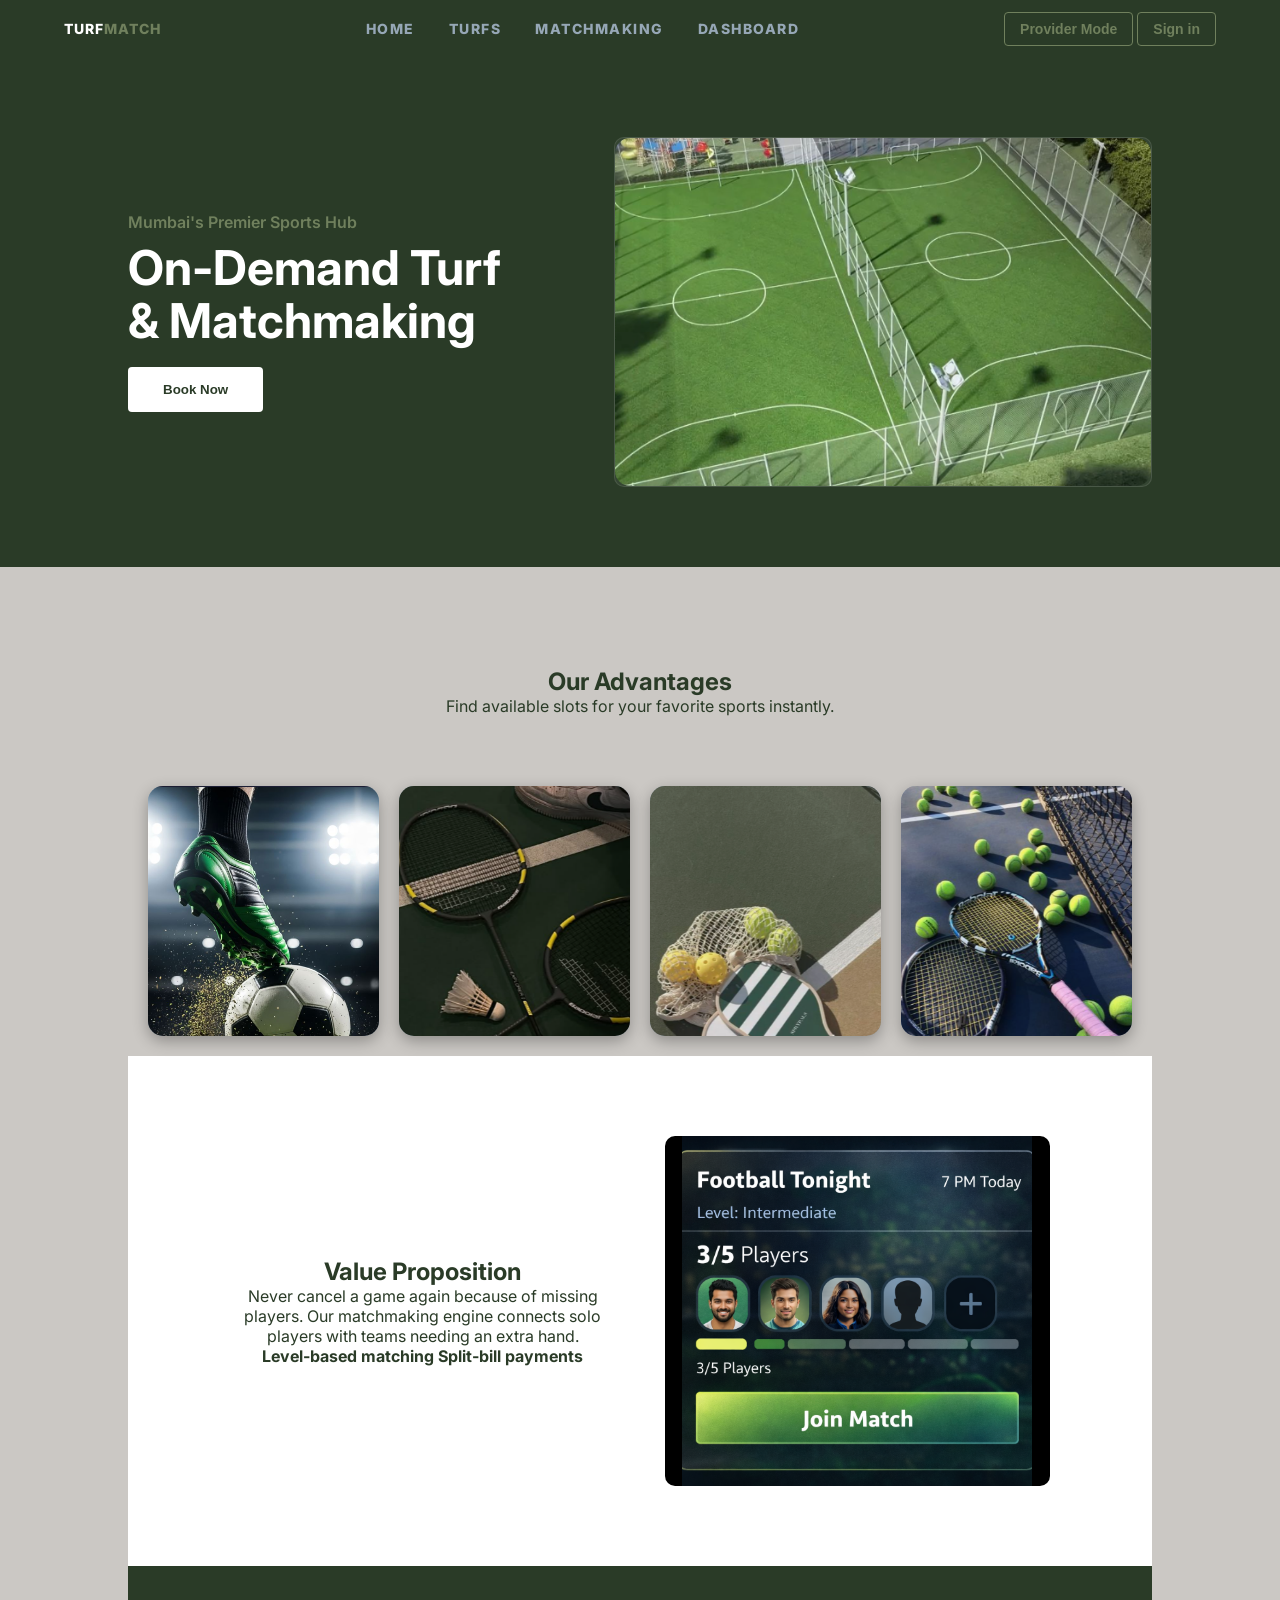
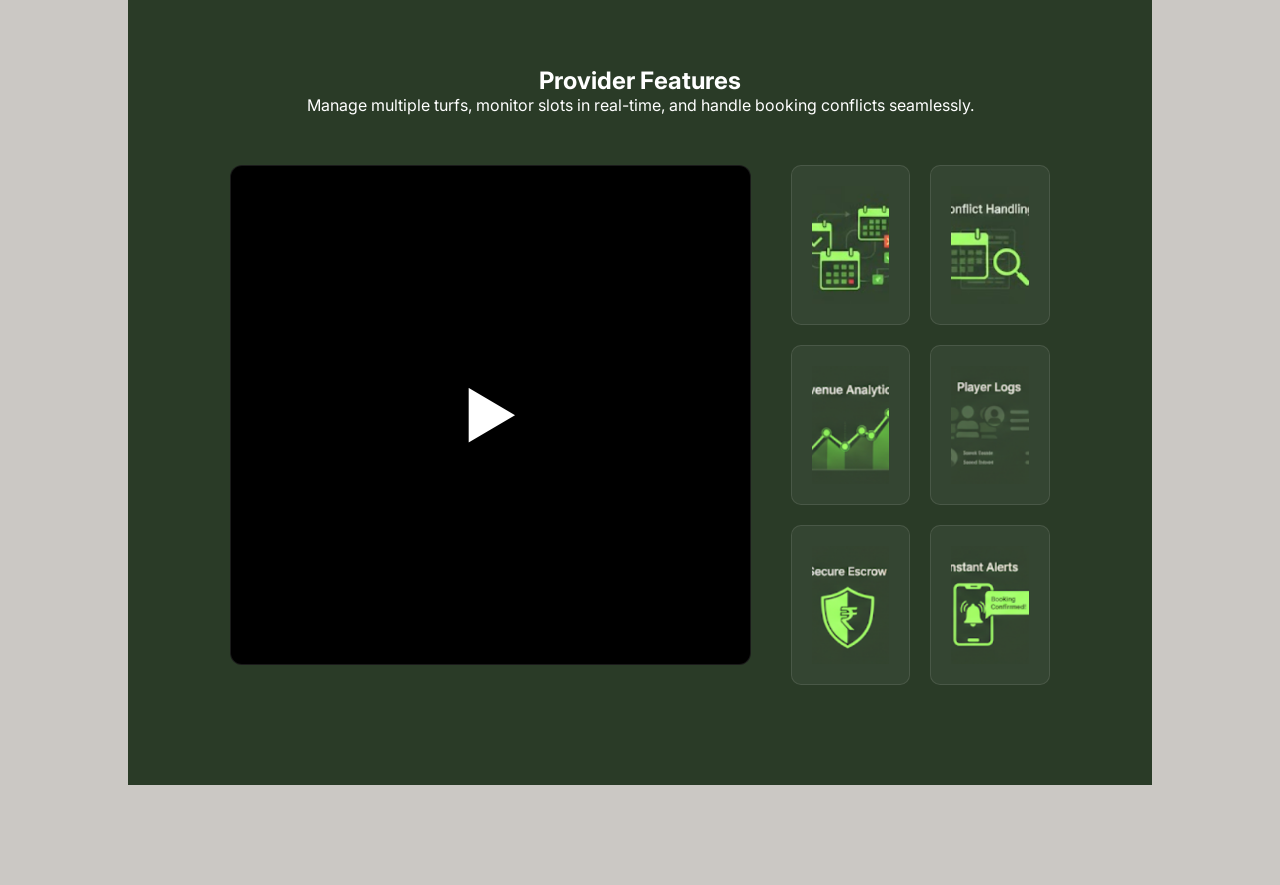
==== index.html @ 3bdb7c74 "done" ====
<!DOCTYPE html>
<html lang="en">

<head>
    <meta charset="UTF-8">
    <meta name="viewport" content="width=device-width, initial-scale=1.0">
    <title>TurfMatch | Sports Booking & Matchmaking</title>
    <link rel="stylesheet" href="style.css">
    <link href="https://fonts.googleapis.com/css2?family=Inter:wght@400;600;800&display=swap" rel="stylesheet">
</head>

<body>

    <header>
        <nav class="navbar">
            <div class="logo">TURF<span>MATCH</span></div>
            <div class="nav-links">
                <a href="#home" class="nav-item">Home</a>
                <a href="#turfs" class="nav-item">Turfs</a>
                <a href="#matchmaking" class="nav-item">Matchmaking</a>
                <a href="#dashboard" class="nav-item">Dashboard</a>
            </div>
            <div>
                <button class="role-btn" id="scroll">Provider Mode</button>
                <button class="role-btn signin-btn">Sign in</button>
            </div>
        </nav>
    </header>

    <main>
        <section class="hero" id="home">
            <div class="hero-content">
                <div class="hero-text">
                    <p class="tagline">Mumbai's Premier Sports Hub</p>
                    <h1>On-Demand Turf <br> & Matchmaking</h1>
                    <button class="cta-btn">Book Now</button>
                </div>
                <div class="hero-image-slot">
                    <div class="image-box"><img src="assests/turf.png" alt=""></div>
                </div>
        </section>

        <section class="advantages" id="turfs">
            <h2>Our Advantages</h2>
            <p class="sub-heading">Find available slots for your favorite sports instantly.</p>

            <div class="grid-container">
                <a href="football.html" class="card">
                    <img src="assests/football2.png" alt="Football">
                </a>

                <a href="badminton.html" class="card">
                    <img src="assests/batminton1.png" alt="Badminton">
                </a>

                <a href="pickleball.html" class="card">
                    <img src="assests/image.png" alt="Pickleball">
                </a>

                <a href="tennis.html" class="card">
                    <img src="assests/tennis1.png" alt="Tennis">
                </a>
            </div>



            <section class="value-prop" id="matchmaking">
                <div class="value-text">
                    <h2>Value Proposition</h2>
                    <p>
                        Never cancel a game again because of missing players.
                        Our matchmaking engine connects solo players with teams needing an extra hand.
                    </p>

                    <div class="item-row">
                        <span><strong>Level-based matching</strong></span>
                        <span><strong>Split-bill payments</strong></span>
                    </div>
                </div>

                <div class="value-image">
                    <img src="assests/ui.png" alt="Matchmaking UI" class="match-img">
                </div>
            </section>

            <section class="features" id="dashboard">
                <div class="features-header">
                    <h2>Provider Features</h2>
                    <p>Manage multiple turfs, monitor slots in real-time, and handle booking conflicts
                        seamlessly.</p>
                </div>
                <div class="features-layout">
                    <div class="video-placeholder">
                        <video id="promoVideo" muted playsinline loop>
                            <source src="your-video.mp4" type="video/mp4">
                            Your browser does not support the video tag.
                        </video>

                        <div class="play-btn" onclick="playVideo()">▶</div>
                    </div>

                    <div class="feature-grid">
                        <div class="f-box"><img src="assests/slot monitoring.png" alt=""></div>
                        <div class="f-box"><img src="assests/conflict handling.png" alt=""></div>
                        <div class="f-box"><img src="assests/revenue analytics.png" alt=""></div>
                        <div class="f-box"><img src="assests/player logs.png" alt=""></div>
                        <div class="f-box"><img src="assests/secure escrow.png" alt=""></div>
                        <div class="f-box"><img src="assests/instant aleret.png" alt=""></div>
                    </div>
                </div>
            </section>
    </main>

    <!-- Overlay -->
    <div class="overlay"></div>

    <!-- Sign Up Modal -->
    <div class="signin-modal">
        <h2>Create Account</h2>

        <input type="text" placeholder="Full Name">
        <input type="email" placeholder="Email Address">
        <input type="password" placeholder="Password">
        <input type="password" placeholder="Confirm Password">

        <button class="signin-submit">Sign Up</button>
    </div>

    <script src="script.js"></script>
</body>

</html>
---- style.css ----
/* --- Root Variables --- */
:root {
    --dark-green: #2A3B27;
    --moss-green: #70805D;
    --slate-blue: #55738D;
    --light-blue: #96A7B6;
    --warm-grey: #CBC8C4;
    --white: #ffffff;
}
html {
    scroll-behavior: smooth;
}

* { margin: 0; padding: 0; box-sizing: border-box; }

body {
    font-family: 'Inter', sans-serif;
    background-color: var(--warm-grey);
    color: var(--dark-green);
    overflow-x: hidden;
}

/* --- Header & Glow Nav --- */
header {
    position: sticky;
    top: 0;
    width: 100%;
    z-index: 1000;
    background: var(--dark-green);
    display: flex;
    justify-content: center;
    padding: 0 5%;
}

.navbar {
    display: flex;
    justify-content: space-between;
    align-items: center;
    width: 100%;
    max-width: 1200px;
}

.logo { color: white; font-weight: 800; font-size: 14px; letter-spacing: 1px; }
.logo span { color: var(--moss-green); }

.nav-links { display: flex; gap: 10px; }

.nav-item {
    position: relative;
    text-decoration: none;
    color: var(--light-blue);
    font-size: 14px;
    font-weight: 800;
    padding: 20px 12px;
    text-transform: uppercase;
    letter-spacing: 1.5px;
    transition: 0.3s;
}

.nav-item::after {
    content: "";
    position: absolute;
    top: 0; left: 50%;
    transform: translateX(-50%);
    width: 0; height: 3px;
    background: white;
    box-shadow: 0 0 10px white;
    transition: 0.3s;
}

.nav-item:hover { color: white; }
.nav-item:hover::after { width: 100%; }

.role-btn {
    background: transparent;
    border: 1px solid var(--moss-green);
    color: var(--moss-green);
    font-size: 14px;
    font-weight: 800;
    padding: 8px 15px;
    cursor: pointer;
    border-radius: 4px;
    transition: 0.3s;
}

.role-btn:hover { background: var(--moss-green); color: white; }

/* --- Hero Section --- */
.hero {
    background-color: var(--dark-green);
    color: white;
    padding: 80px 10%;
    min-height: 500px;
}

.hero-content { display: flex; align-items: center; gap: 40px; }
.hero-text { flex: 1; }
.hero-text h1 { font-size: 3rem; margin-bottom: 20px; line-height: 1.1; }
.tagline { color: var(--moss-green); font-weight: 600; margin-bottom: 10px; }

.cta-btn {
    background: white;
    border: none;
    padding: 15px 35px;
    font-weight: 800;
    color: var(--dark-green);
    border-radius: 4px;
    cursor: pointer;
}
.hero-image-slot {
    width: 100%;
    height: 400px; /* adjust as needed */
    display: flex;
    justify-content: center;
    align-items: center;
}

.image-box {
    width: 100%;
    height: 100%;
    overflow: hidden;
    border-radius: 15px; /* optional */
}

.image-box img {
    width: 100%;
    height: 100%;
    object-fit: cover;   /* 🔥 important */
}


.hero-image-slot {
    flex: 1.2;
    background: rgba(255,255,255,0.05);
    height: 350px;
    border-radius: 10px;
    border: 1px solid rgba(255,255,255,0.1);
    display: flex; align-items: center; justify-content: center;
}

/* --- Advantages Grid --- */
.advantages { padding: 100px 10%; text-align: center; }
.grid-container {
    display: grid;
    grid-template-columns: repeat(auto-fit, minmax(200px, 1fr));
    gap: 20px;
    margin-top: 50px;
}

.card {
    background: var(--light-blue);
    height: 300px;
    border-radius: 8px;
    display: flex; align-items: center; justify-content: center;
    font-weight: 800; color: var(--dark-green);
    transition: 0.3s;
}
.card:hover { transform: translateY(-10px); background: var(--moss-green); color: white; }

/* --- Value Prop --- */
.value-prop {
    display: flex; gap: 50px; padding: 100px 10%;
    background: #fff; align-items: center;
}
.value-text { flex: 1; }
.value-image { flex: 1; background: var(--light-blue); height: 400px; border-radius: 10px; display: flex; align-items: center; justify-content: center; }

/* --- Features Dashboard --- */
.features { background: var(--dark-green); color: white; padding: 100px 10%; }
.features-layout { display: flex; gap: 30px; margin-top: 50px; }
.video-placeholder { flex: 1.5; background: rgba(255,255,255,0.05); height: 400px; border-radius: 10px; display: flex; align-items: center; justify-content: center; }
.feature-grid { flex: 1; display: grid; grid-template-columns: 1fr 1fr; gap: 15px; }
.f-box { background: rgba(255,255,255,0.05); padding: 20px; border-radius: 4px; font-size: 11px; text-align: center; border: 1px solid rgba(255,255,255,0.1); }

.grid-container {
    display: grid;
    grid-template-columns: repeat(4, 1fr);
    gap: 20px;
    padding: 20px;
}
.card {
    height: 250px;            /* Important */
    border-radius: 15px;
    overflow: hidden;         /* Prevent image overflow */
    box-shadow: 0 5px 15px rgba(0,0,0,0.3);
}
.card img {
    width: 100%;
    height: 100%;
    object-fit: cover;   /* 🔥 Key Property */
    display: block;
     background-color: #000;
}
.card {
    transition: 0.3s ease;
}

.card:hover {
    transform: scale(1.05);
}
.value-prop {
    display: flex;
    align-items: center;
    justify-content: space-between;
    gap: 50px;
    padding: 80px 10%;
     /* dark background for contrast */
    
}

.grid-container a {
    text-decoration: none; /* Removes underlines */
    display: block;        /* Ensures the link fills the whole card area */
}

.card img {
    width: 100%;           /* Ensures the images fit perfectly inside the cards */
    height: auto;
    display: block;
    border-radius: 8px;    /* Optional: matches your card corners */
}
.value-image {
    width: 100%;
    height: 350px;   /* Set fixed height for the box */
    overflow: hidden;
}

.match-img {
    width: 100%;
    height: 100%;
    object-fit: cover;   /* Makes image fill without distortion */
    display: block;
    object-fit: contain;
background-color: #000; /* optional if you want clean background */

}


/* Overlay */
.overlay {
    position: fixed;
    inset: 0;
    backdrop-filter: blur(8px);
    background: rgba(0, 0, 0, 0.3);
    opacity: 0;
    visibility: hidden;
    transition: 0.3s ease;
    z-index: 99;
}

/* Sign Up Modal */
.signin-modal {
    position: fixed;
    top: 50%;
    left: 50%;
    transform: translate(-50%, -50%) scale(0.8);
    background: #fff;
    padding: 30px;
    width: 340px;
    border-radius: 14px;
    box-shadow: 0 20px 40px rgba(0,0,0,0.25);
    text-align: center;
    opacity: 0;
    visibility: hidden;
    transition: 0.3s ease;
    z-index: 100;
}

.signin-modal h2 {
    margin-bottom: 20px;
}

.signin-modal input {
    width: 100%;
    padding: 12px;
    margin-bottom: 15px;
    border-radius: 8px;
    border: 1px solid #ddd;
    font-size: 14px;
}

.signin-submit {
    width: 100%;
    padding: 12px;
    background: black;
    color: white;
    border: none;
    border-radius: 8px;
    cursor: pointer;
    font-weight: 600;
    transition: 0.2s;
}

.signin-submit:hover {
    background: #333;
}

/* Active State */
.overlay.active {
    opacity: 1;
    visibility: visible;
}

.signin-modal.active {
    opacity: 1;
    visibility: visible;
    transform: translate(-50%, -50%) scale(1);
}
/* --- RESPONSIVE MEDIA QUERIES --- */

/* 1. For Tablets (Laptops & iPads) */
@media (max-width: 992px) {
    .hero-content {
        flex-direction: column; /* Stacks text on top of image */
        text-align: center;
    }

    .hero-image-slot {
        width: 100%;
        height: 300px; /* Reduces height so photo isn't too long */
    }

    .value-prop {
        flex-direction: column;
        text-align: center;
    }

    .features-layout {
        flex-direction: column;
    }
}

/* 2. For Mobile Phones */
@media (max-width: 600px) {
    .navbar {
        flex-direction: column;
        padding: 15px 0;
        gap: 10px;
    }

    .hero-text h1 {
        font-size: 2rem; /* Shrinks text so it doesn't overflow */
    }

    .grid-container {
        grid-template-columns: 1fr; /* Single column: photo takes full width */
        gap: 15px;
    }

    /* Essential to keep photos from cropping weirdly on small screens */
    .card img, .hero-image-slot img {
        height: 250px; 
        object-fit: cover; 
    }

    .feature-grid {
        grid-template-columns: 1fr;
    }
}

/* ===== Features Section ===== */
.features {
    background: var(--dark-green);
    color: white;
    padding: 100px 10%;
}

/* Layout */
.features-layout {
    display: flex;
    gap: 40px;
    margin-top: 50px;
    align-items: stretch;
}

/* ===== BIG Video Section ===== */
.video-placeholder {
    flex: 2;              /* 🔥 makes it bigger */
    height: 500px;        /* bigger height */
    background: rgba(255,255,255,0.05);
    border-radius: 12px;
    display: flex;
    align-items: center;
    justify-content: center;
    border: 1px solid rgba(255,255,255,0.1);
}

.play-icon {
    font-size: 60px;
    opacity: 0.8;
}

/* ===== Feature Grid ===== */
.feature-grid {
    flex: 1;              /* smaller than video */
    display: grid;
    grid-template-columns: repeat(2, 1fr);
    gap: 20px;
}

/* ===== Feature Boxes Same Size ===== */
.f-box {
    background: rgba(255,255,255,0.05);
    height: 160px;           /* same height */
    border-radius: 10px;
    display: flex;
    align-items: center;
    justify-content: center;
    overflow: hidden;
    border: 1px solid rgba(255,255,255,0.1);
    transition: 0.3s ease;
}

.f-box:hover {
    transform: translateY(-5px);
    background: rgba(255,255,255,0.1);
}

/* ===== Images Fit Properly ===== */
.f-box img {
    width: 100%;
    height: 100%;
    object-fit: cover;   /* 🔥 important */
    display: block;
}
.video-placeholder {
    flex: 2;
    position: relative;
    width: 100%;
    aspect-ratio: 16 / 9;   /* 🔥 keeps video responsive */
    border-radius: 12px;
    overflow: hidden;       /* 🔥 stops overflow */
    background: rgba(255,255,255,0.05);
}
.video-placeholder video {
    width: 100%;
    height: 100%;
    object-fit: cover;  /* or use contain */
}
.video-placeholder {
    position: relative;
    width: 100%;
    aspect-ratio: 16 / 9;
    border-radius: 12px;
    overflow: hidden;
    background: black;
}

/* 🔥 Make video fully cover */
.video-placeholder video {
    width: 100%;
    height: 100%;
    object-fit: cover;
}

/* Play button overlay */
.play-btn {
    position: absolute;
    top: 50%;
    left: 50%;
    transform: translate(-50%, -50%);
    font-size: 60px;
    color: white;
    cursor: pointer;
    background: rgba(0,0,0,0.5);
    padding: 20px;
    border-radius: 50%;
    transition: 0.3s ease;
}

.play-btn:hover {
    background: rgba(0,0,0,0.8);
}
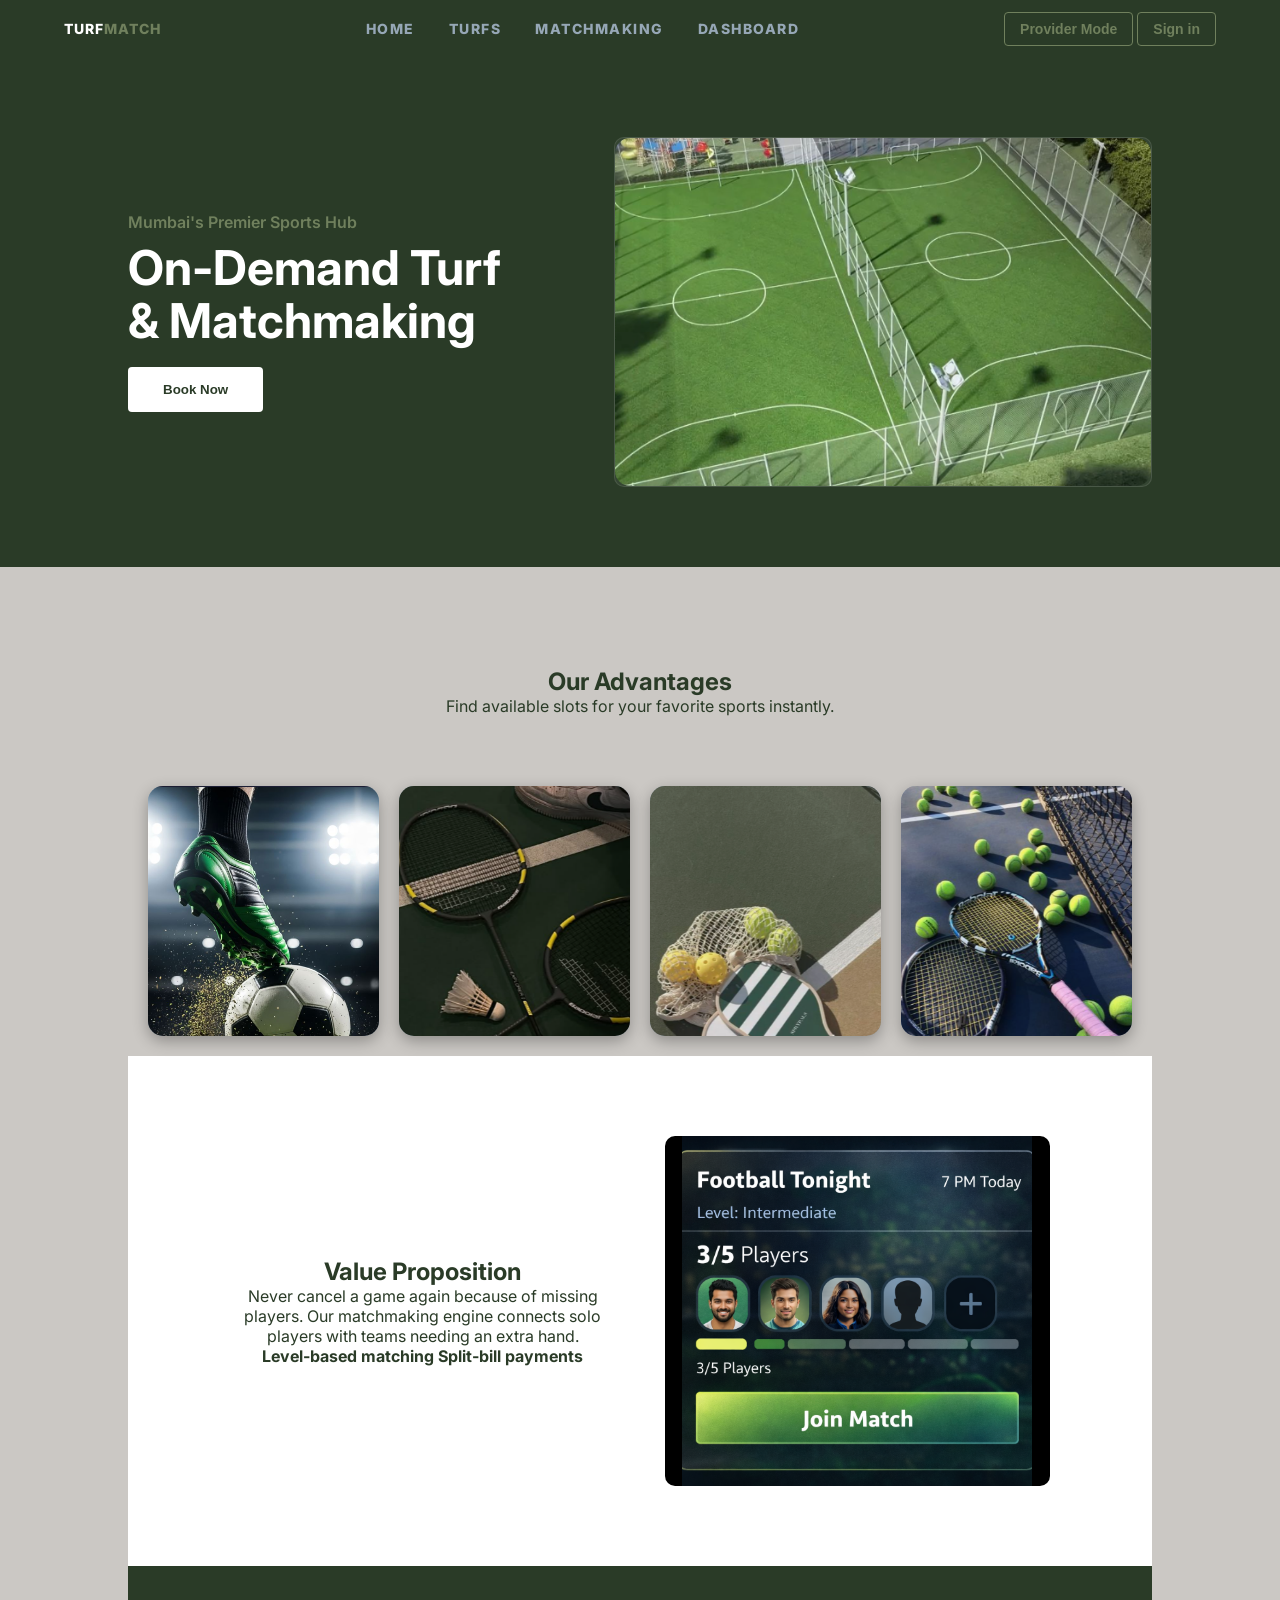
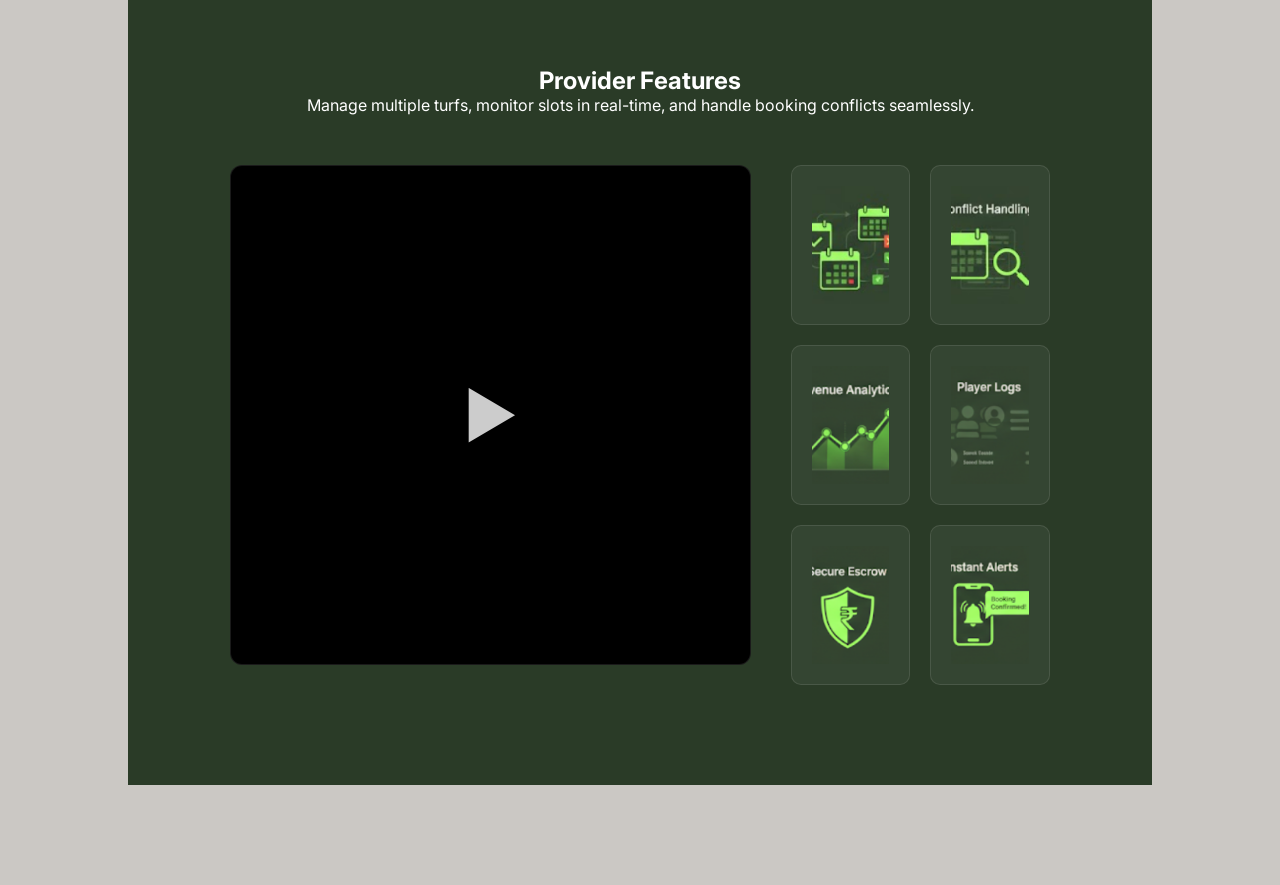
==== commit 26c4d0a1: "done2" ====
--- a/index.html
+++ b/index.html
@@ -61,54 +61,49 @@
                     <img src="assests/tennis1.png" alt="Tennis">
                 </a>
             </div>
+       
 
 
+        <section class="value-prop" id="matchmaking">
+            <div class="value-text">
+                <h2>Value Proposition</h2>
+                <p>
+                    Never cancel a game again because of missing players.
+                    Our matchmaking engine connects solo players with teams needing an extra hand.
+                </p>
 
-            <section class="value-prop" id="matchmaking">
-                <div class="value-text">
-                    <h2>Value Proposition</h2>
-                    <p>
-                        Never cancel a game again because of missing players.
-                        Our matchmaking engine connects solo players with teams needing an extra hand.
-                    </p>
+                <div class="item-row">
+                    <span><strong>Level-based matching</strong></span>
+                    <span><strong>Split-bill payments</strong></span>
+                </div>
+            </div>
 
-                    <div class="item-row">
-                        <span><strong>Level-based matching</strong></span>
-                        <span><strong>Split-bill payments</strong></span>
-                    </div>
+           <div class="value-image" style="cursor: pointer;" onclick="openMatchmaking()">
+    <img src="assests/ui.png" alt="Matchmaking UI" class="match-img">
+</div>
+
+        </section>
+
+        <section class="features" id="dashboard">
+            <div class="features-header">
+                <h2>Provider Features</h2>
+                <p>Manage multiple turfs, monitor slots in real-time, and handle booking conflicts
+                    seamlessly.</p>
+            </div>
+            <div class="features-layout">
+                <div class="video-placeholder">
+                    <div class="play-icon">▶</div>
                 </div>
-
-                <div class="value-image">
-                    <img src="assests/ui.png" alt="Matchmaking UI" class="match-img">
+                <div class="feature-grid">
+                    <div class="f-box"><img src="assests/slot monitoring.png" alt=""></div>
+                    <div class="f-box"><img src="assests/conflict handling.png" alt=""></div>
+                    <div class="f-box"><img src="assests/revenue analytics.png" alt=""></div>
+                    <div class="f-box"><img src="assests/player logs.png" alt=""></div>
+                    <div class="f-box"><img src="assests/secure escrow.png" alt=""></div>
+                    <div class="f-box"><img src="assests/instant aleret.png" alt=""></div>
                 </div>
-            </section>
-
-            <section class="features" id="dashboard">
-                <div class="features-header">
-                    <h2>Provider Features</h2>
-                    <p>Manage multiple turfs, monitor slots in real-time, and handle booking conflicts
-                        seamlessly.</p>
-                </div>
-                <div class="features-layout">
-                    <div class="video-placeholder">
-                        <video id="promoVideo" muted playsinline loop>
-                            <source src="your-video.mp4" type="video/mp4">
-                            Your browser does not support the video tag.
-                        </video>
-
-                        <div class="play-btn" onclick="playVideo()">▶</div>
-                    </div>
-
-                    <div class="feature-grid">
-                        <div class="f-box"><img src="assests/slot monitoring.png" alt=""></div>
-                        <div class="f-box"><img src="assests/conflict handling.png" alt=""></div>
-                        <div class="f-box"><img src="assests/revenue analytics.png" alt=""></div>
-                        <div class="f-box"><img src="assests/player logs.png" alt=""></div>
-                        <div class="f-box"><img src="assests/secure escrow.png" alt=""></div>
-                        <div class="f-box"><img src="assests/instant aleret.png" alt=""></div>
-                    </div>
-                </div>
-            </section>
+            </div>
+        </section>
     </main>
 
     <!-- Overlay -->
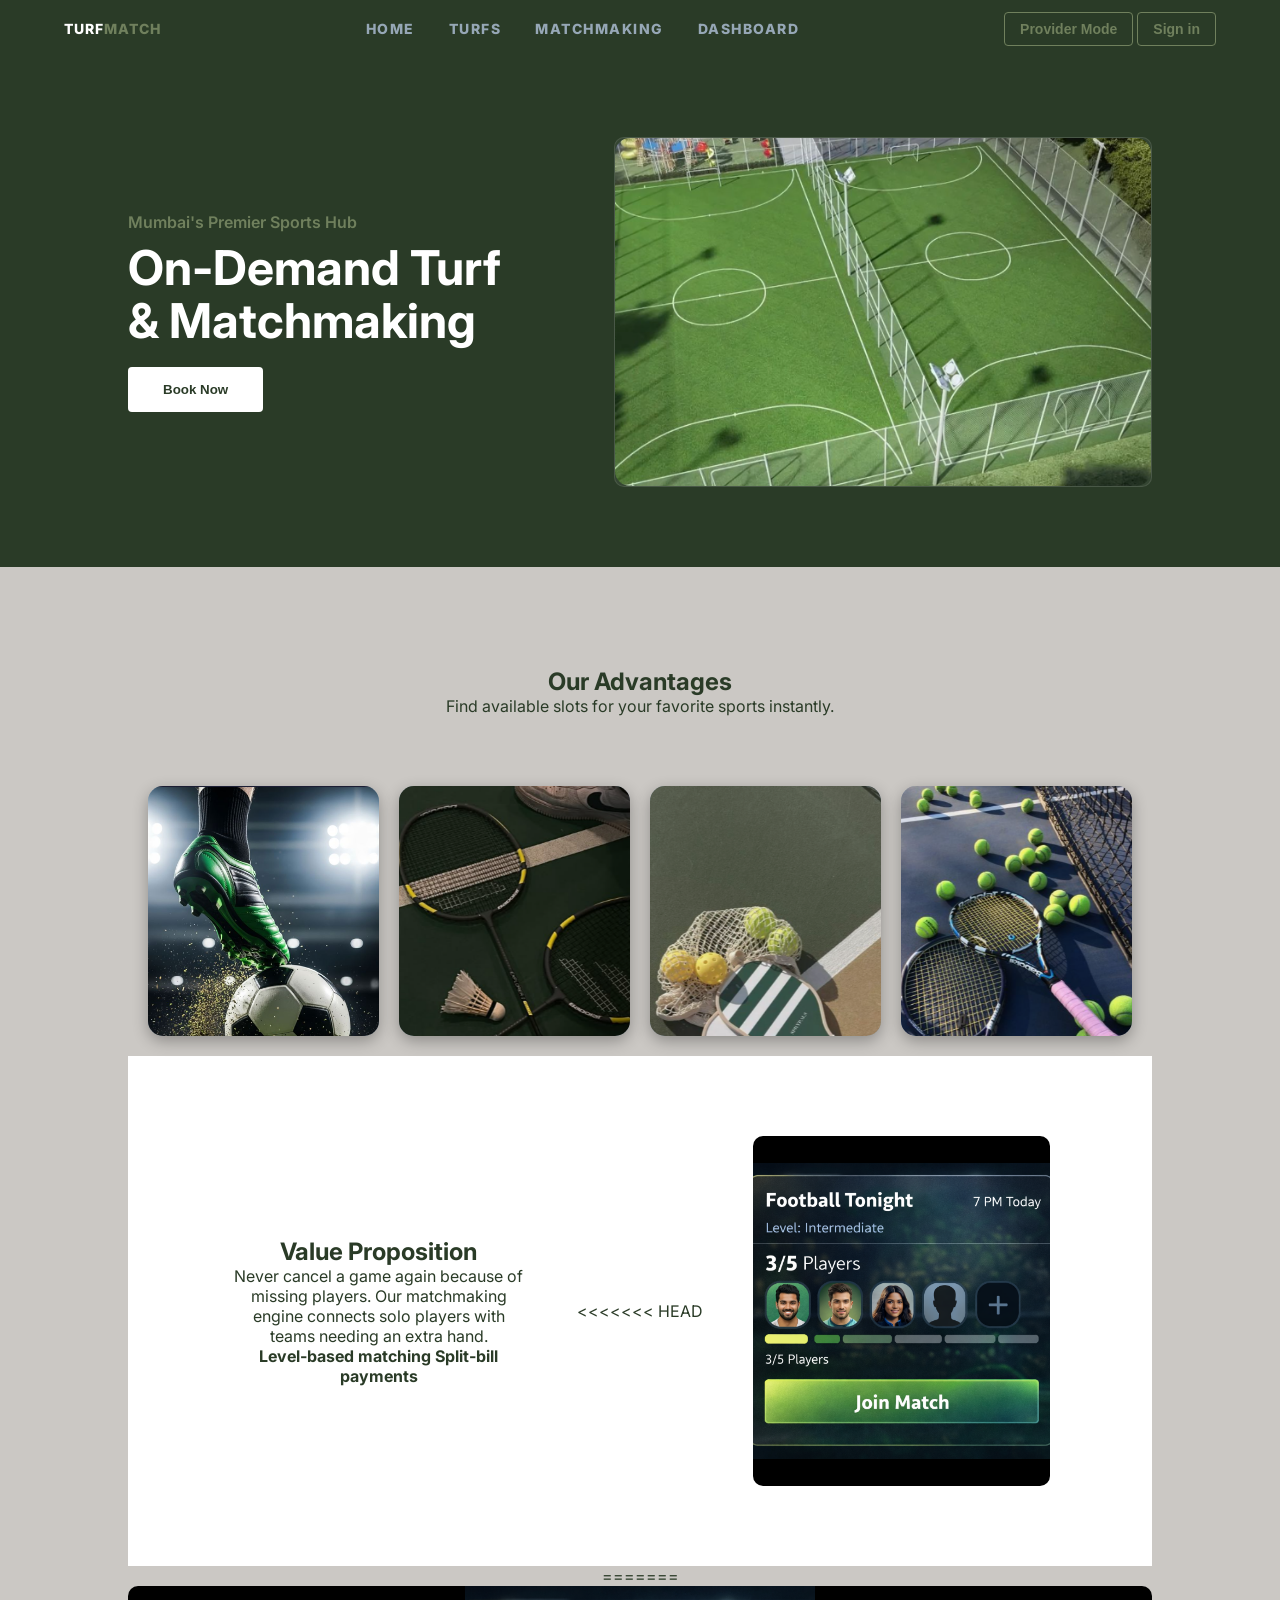
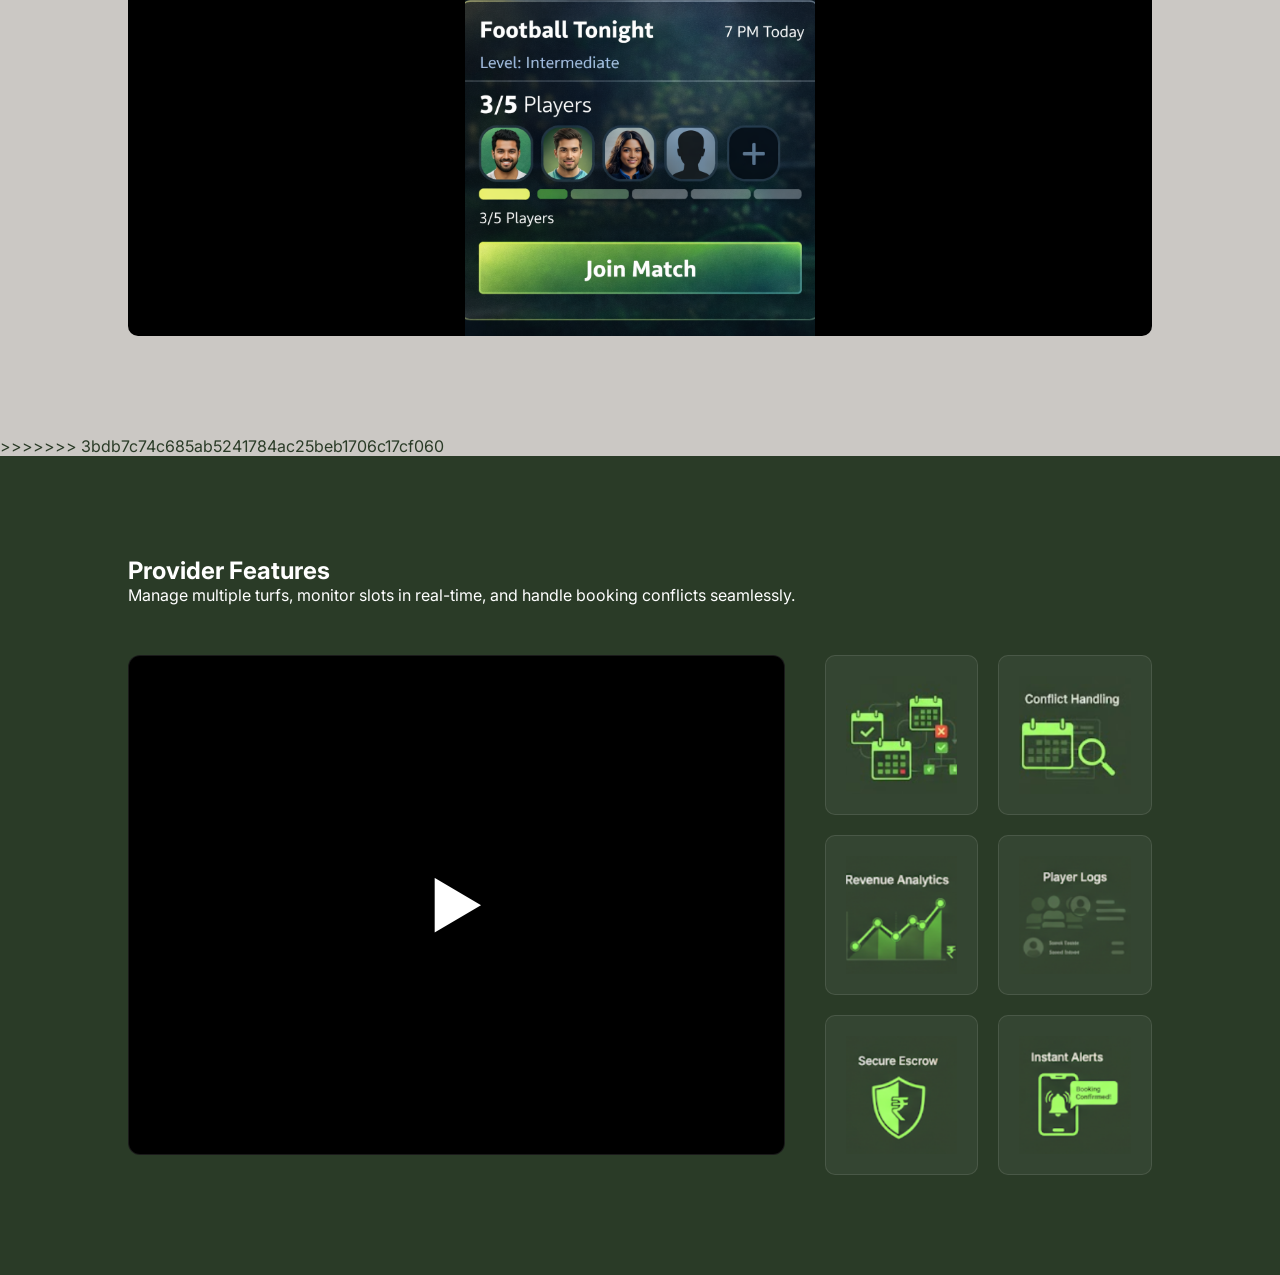
==== commit d3dbbe43: "Merge branch 'main' of https://github.com/ashutosh607/SPIT" ====
--- a/index.html
+++ b/index.html
@@ -61,49 +61,62 @@
                     <img src="assests/tennis1.png" alt="Tennis">
                 </a>
             </div>
-       
 
 
-        <section class="value-prop" id="matchmaking">
-            <div class="value-text">
-                <h2>Value Proposition</h2>
-                <p>
-                    Never cancel a game again because of missing players.
-                    Our matchmaking engine connects solo players with teams needing an extra hand.
-                </p>
 
-                <div class="item-row">
-                    <span><strong>Level-based matching</strong></span>
-                    <span><strong>Split-bill payments</strong></span>
+            <section class="value-prop" id="matchmaking">
+                <div class="value-text">
+                    <h2>Value Proposition</h2>
+                    <p>
+                        Never cancel a game again because of missing players.
+                        Our matchmaking engine connects solo players with teams needing an extra hand.
+                    </p>
+
+                    <div class="item-row">
+                        <span><strong>Level-based matching</strong></span>
+                        <span><strong>Split-bill payments</strong></span>
+                    </div>
                 </div>
-            </div>
 
+<<<<<<< HEAD
            <div class="value-image" style="cursor: pointer;" onclick="openMatchmaking()">
     <img src="assests/ui.png" alt="Matchmaking UI" class="match-img">
 </div>
 
         </section>
+=======
+                <div class="value-image">
+                    <img src="assests/ui.png" alt="Matchmaking UI" class="match-img">
+                </div>
+            </section>
+>>>>>>> 3bdb7c74c685ab5241784ac25beb1706c17cf060
 
-        <section class="features" id="dashboard">
-            <div class="features-header">
-                <h2>Provider Features</h2>
-                <p>Manage multiple turfs, monitor slots in real-time, and handle booking conflicts
-                    seamlessly.</p>
-            </div>
-            <div class="features-layout">
-                <div class="video-placeholder">
-                    <div class="play-icon">▶</div>
+            <section class="features" id="dashboard">
+                <div class="features-header">
+                    <h2>Provider Features</h2>
+                    <p>Manage multiple turfs, monitor slots in real-time, and handle booking conflicts
+                        seamlessly.</p>
                 </div>
-                <div class="feature-grid">
-                    <div class="f-box"><img src="assests/slot monitoring.png" alt=""></div>
-                    <div class="f-box"><img src="assests/conflict handling.png" alt=""></div>
-                    <div class="f-box"><img src="assests/revenue analytics.png" alt=""></div>
-                    <div class="f-box"><img src="assests/player logs.png" alt=""></div>
-                    <div class="f-box"><img src="assests/secure escrow.png" alt=""></div>
-                    <div class="f-box"><img src="assests/instant aleret.png" alt=""></div>
+                <div class="features-layout">
+                    <div class="video-placeholder">
+                        <video id="promoVideo" muted playsinline loop>
+                            <source src="your-video.mp4" type="video/mp4">
+                            Your browser does not support the video tag.
+                        </video>
+
+                        <div class="play-btn" onclick="playVideo()">▶</div>
+                    </div>
+
+                    <div class="feature-grid">
+                        <div class="f-box"><img src="assests/slot monitoring.png" alt=""></div>
+                        <div class="f-box"><img src="assests/conflict handling.png" alt=""></div>
+                        <div class="f-box"><img src="assests/revenue analytics.png" alt=""></div>
+                        <div class="f-box"><img src="assests/player logs.png" alt=""></div>
+                        <div class="f-box"><img src="assests/secure escrow.png" alt=""></div>
+                        <div class="f-box"><img src="assests/instant aleret.png" alt=""></div>
+                    </div>
                 </div>
-            </div>
-        </section>
+            </section>
     </main>
 
     <!-- Overlay -->
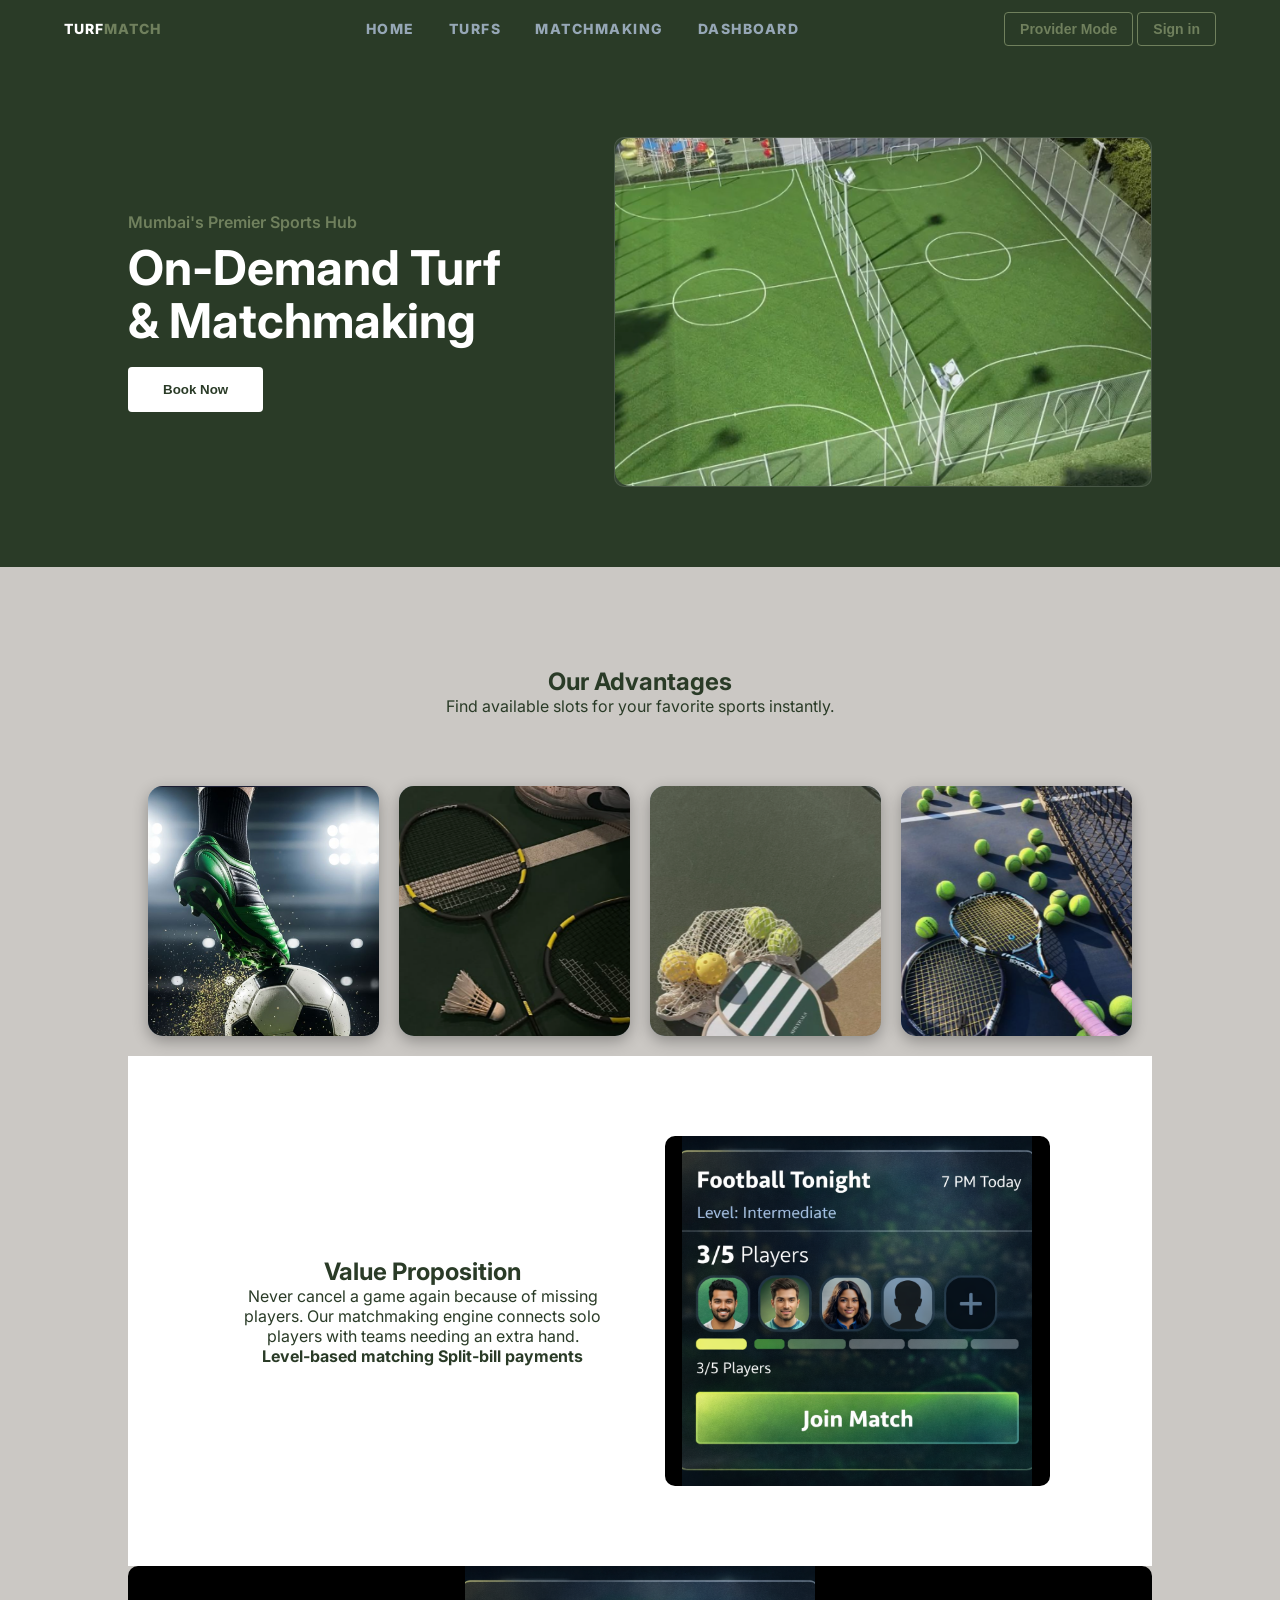
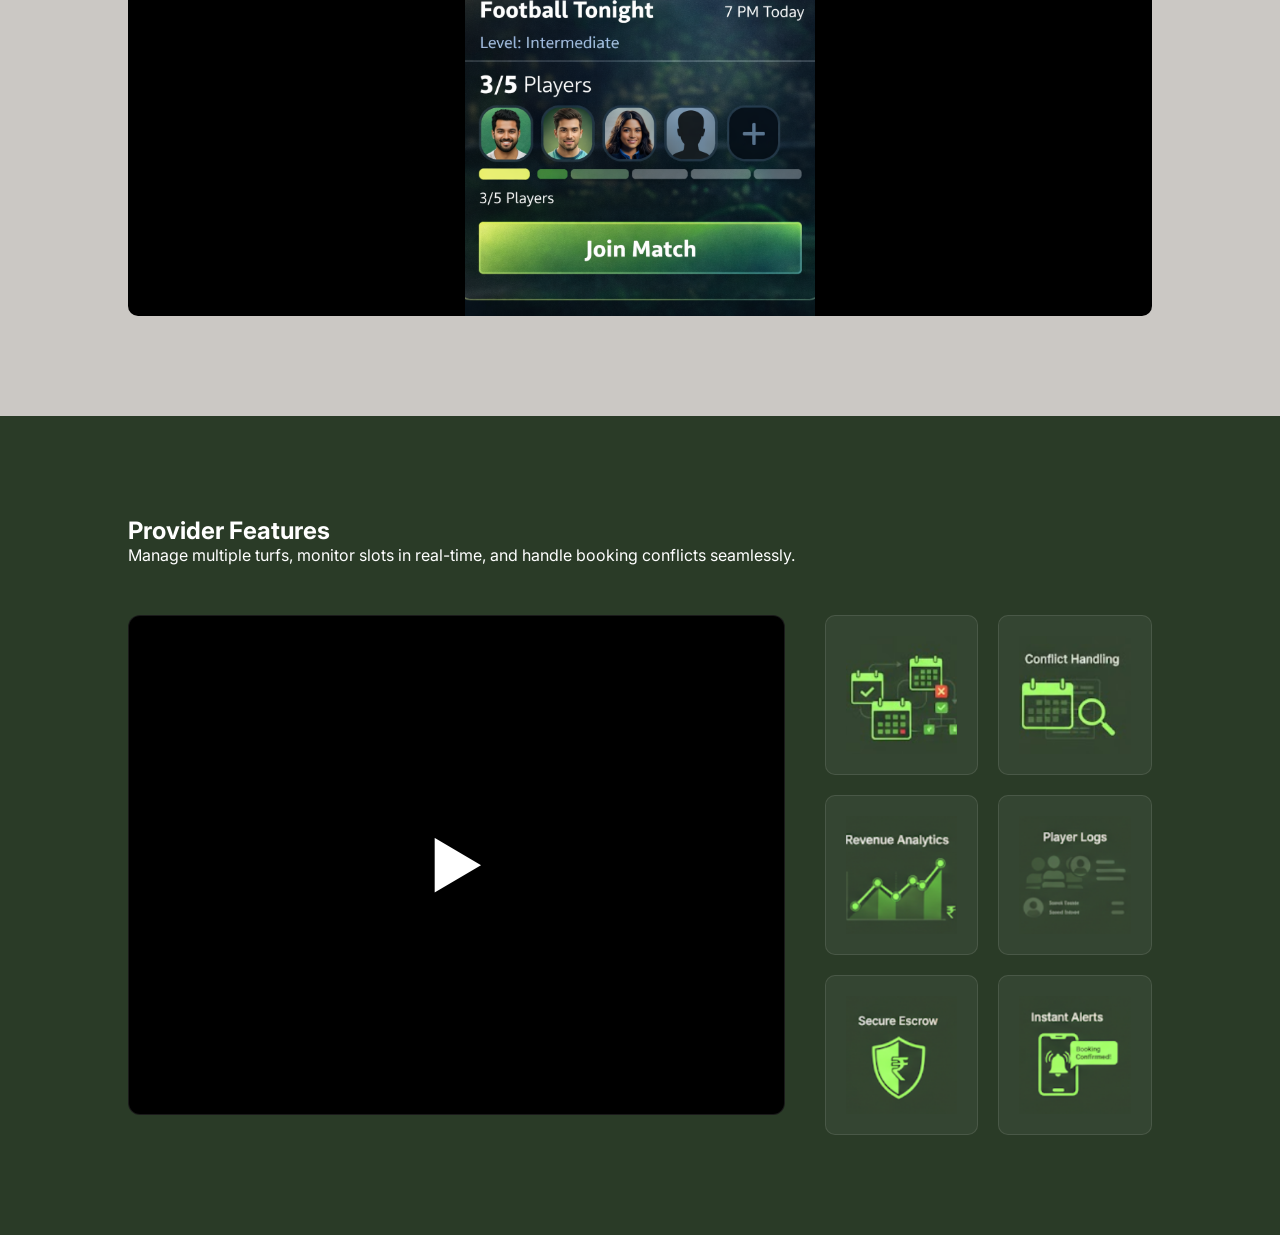
==== commit c1f6c62c: "done6" ====
--- a/index.html
+++ b/index.html
@@ -78,18 +78,15 @@
                     </div>
                 </div>
 
-<<<<<<< HEAD
            <div class="value-image" style="cursor: pointer;" onclick="openMatchmaking()">
     <img src="assests/ui.png" alt="Matchmaking UI" class="match-img">
 </div>
 
         </section>
-=======
                 <div class="value-image">
                     <img src="assests/ui.png" alt="Matchmaking UI" class="match-img">
                 </div>
             </section>
->>>>>>> 3bdb7c74c685ab5241784ac25beb1706c17cf060
 
             <section class="features" id="dashboard">
                 <div class="features-header">
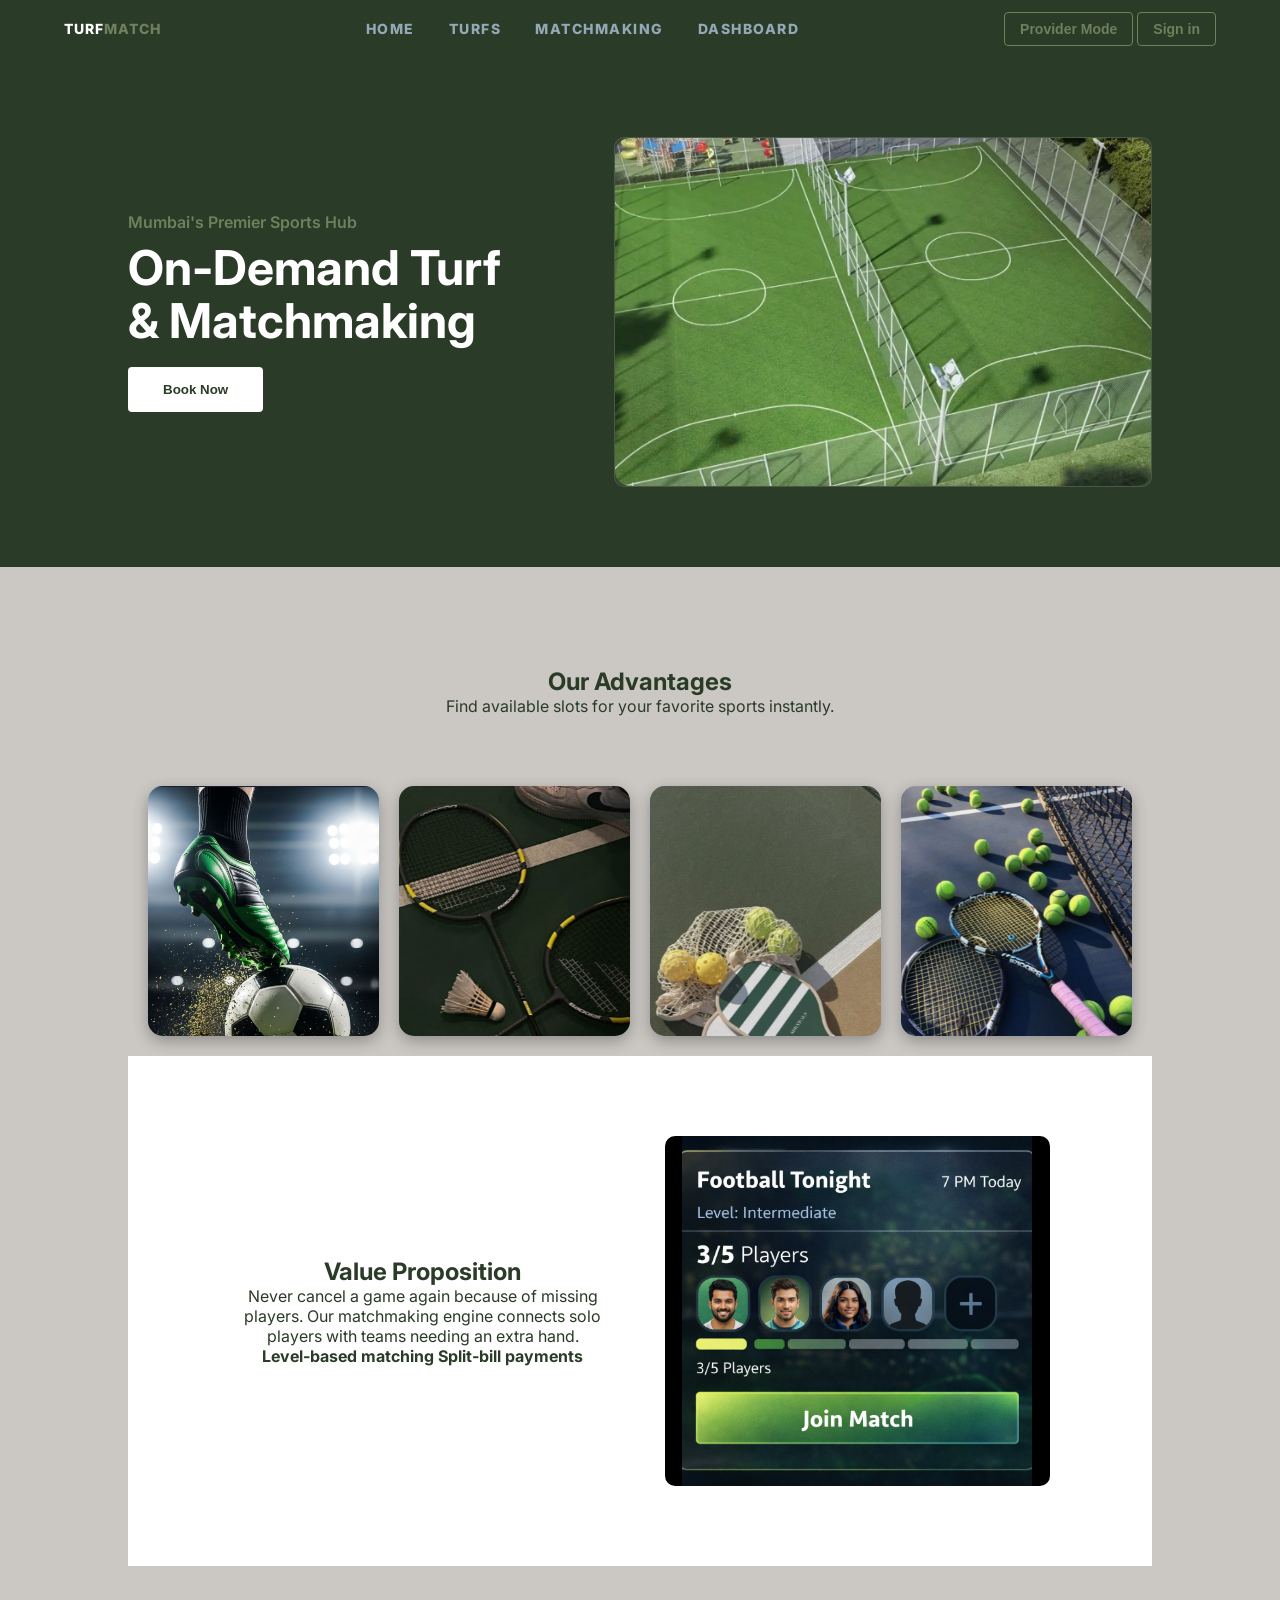
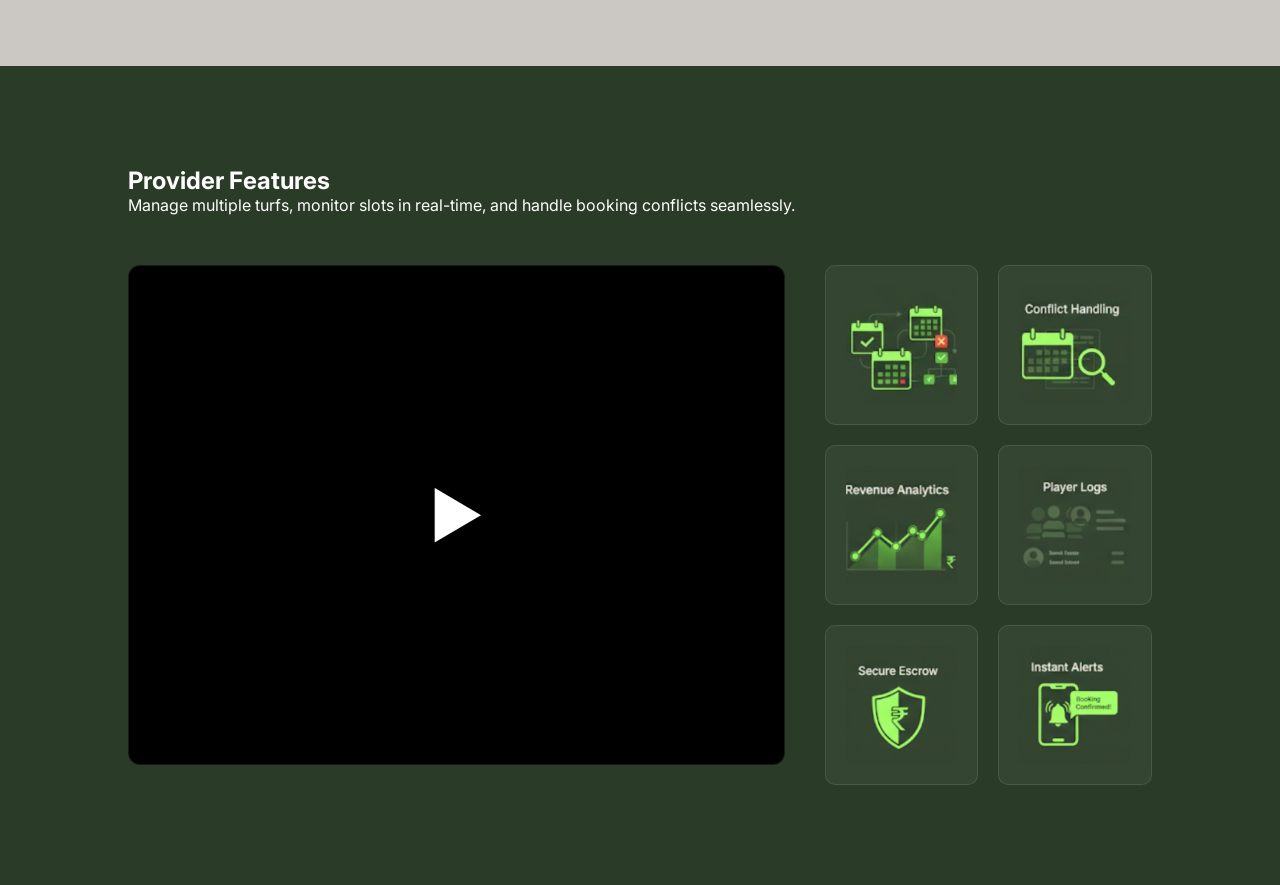
==== commit f96cbfe1: "final-done" ====
--- a/index.html
+++ b/index.html
@@ -78,42 +78,40 @@
                     </div>
                 </div>
 
-           <div class="value-image" style="cursor: pointer;" onclick="openMatchmaking()">
-    <img src="assests/ui.png" alt="Matchmaking UI" class="match-img">
-</div>
-
-        </section>
-                <div class="value-image">
+                <div class="value-image" style="cursor: pointer;" onclick="openMatchmaking()">
                     <img src="assests/ui.png" alt="Matchmaking UI" class="match-img">
                 </div>
+
             </section>
+            
+        </section>
 
-            <section class="features" id="dashboard">
-                <div class="features-header">
-                    <h2>Provider Features</h2>
-                    <p>Manage multiple turfs, monitor slots in real-time, and handle booking conflicts
-                        seamlessly.</p>
+        <section class="features" id="dashboard">
+            <div class="features-header">
+                <h2>Provider Features</h2>
+                <p>Manage multiple turfs, monitor slots in real-time, and handle booking conflicts
+                    seamlessly.</p>
+            </div>
+            <div class="features-layout">
+                <div class="video-placeholder">
+                    <video id="promoVideo" muted playsinline loop>
+                        <source src="your-video.mp4" type="video/mp4">
+                        Your browser does not support the video tag.
+                    </video>
+
+                    <div class="play-btn" onclick="playVideo()">▶</div>
                 </div>
-                <div class="features-layout">
-                    <div class="video-placeholder">
-                        <video id="promoVideo" muted playsinline loop>
-                            <source src="your-video.mp4" type="video/mp4">
-                            Your browser does not support the video tag.
-                        </video>
 
-                        <div class="play-btn" onclick="playVideo()">▶</div>
-                    </div>
-
-                    <div class="feature-grid">
-                        <div class="f-box"><img src="assests/slot monitoring.png" alt=""></div>
-                        <div class="f-box"><img src="assests/conflict handling.png" alt=""></div>
-                        <div class="f-box"><img src="assests/revenue analytics.png" alt=""></div>
-                        <div class="f-box"><img src="assests/player logs.png" alt=""></div>
-                        <div class="f-box"><img src="assests/secure escrow.png" alt=""></div>
-                        <div class="f-box"><img src="assests/instant aleret.png" alt=""></div>
-                    </div>
+                <div class="feature-grid">
+                    <div class="f-box"><img src="assests/slot monitoring.png" alt=""></div>
+                    <div class="f-box"><img src="assests/conflict handling.png" alt=""></div>
+                    <div class="f-box"><img src="assests/revenue analytics.png" alt=""></div>
+                    <div class="f-box"><img src="assests/player logs.png" alt=""></div>
+                    <div class="f-box"><img src="assests/secure escrow.png" alt=""></div>
+                    <div class="f-box"><img src="assests/instant aleret.png" alt=""></div>
                 </div>
-            </section>
+            </div>
+        </section>
     </main>
 
     <!-- Overlay -->
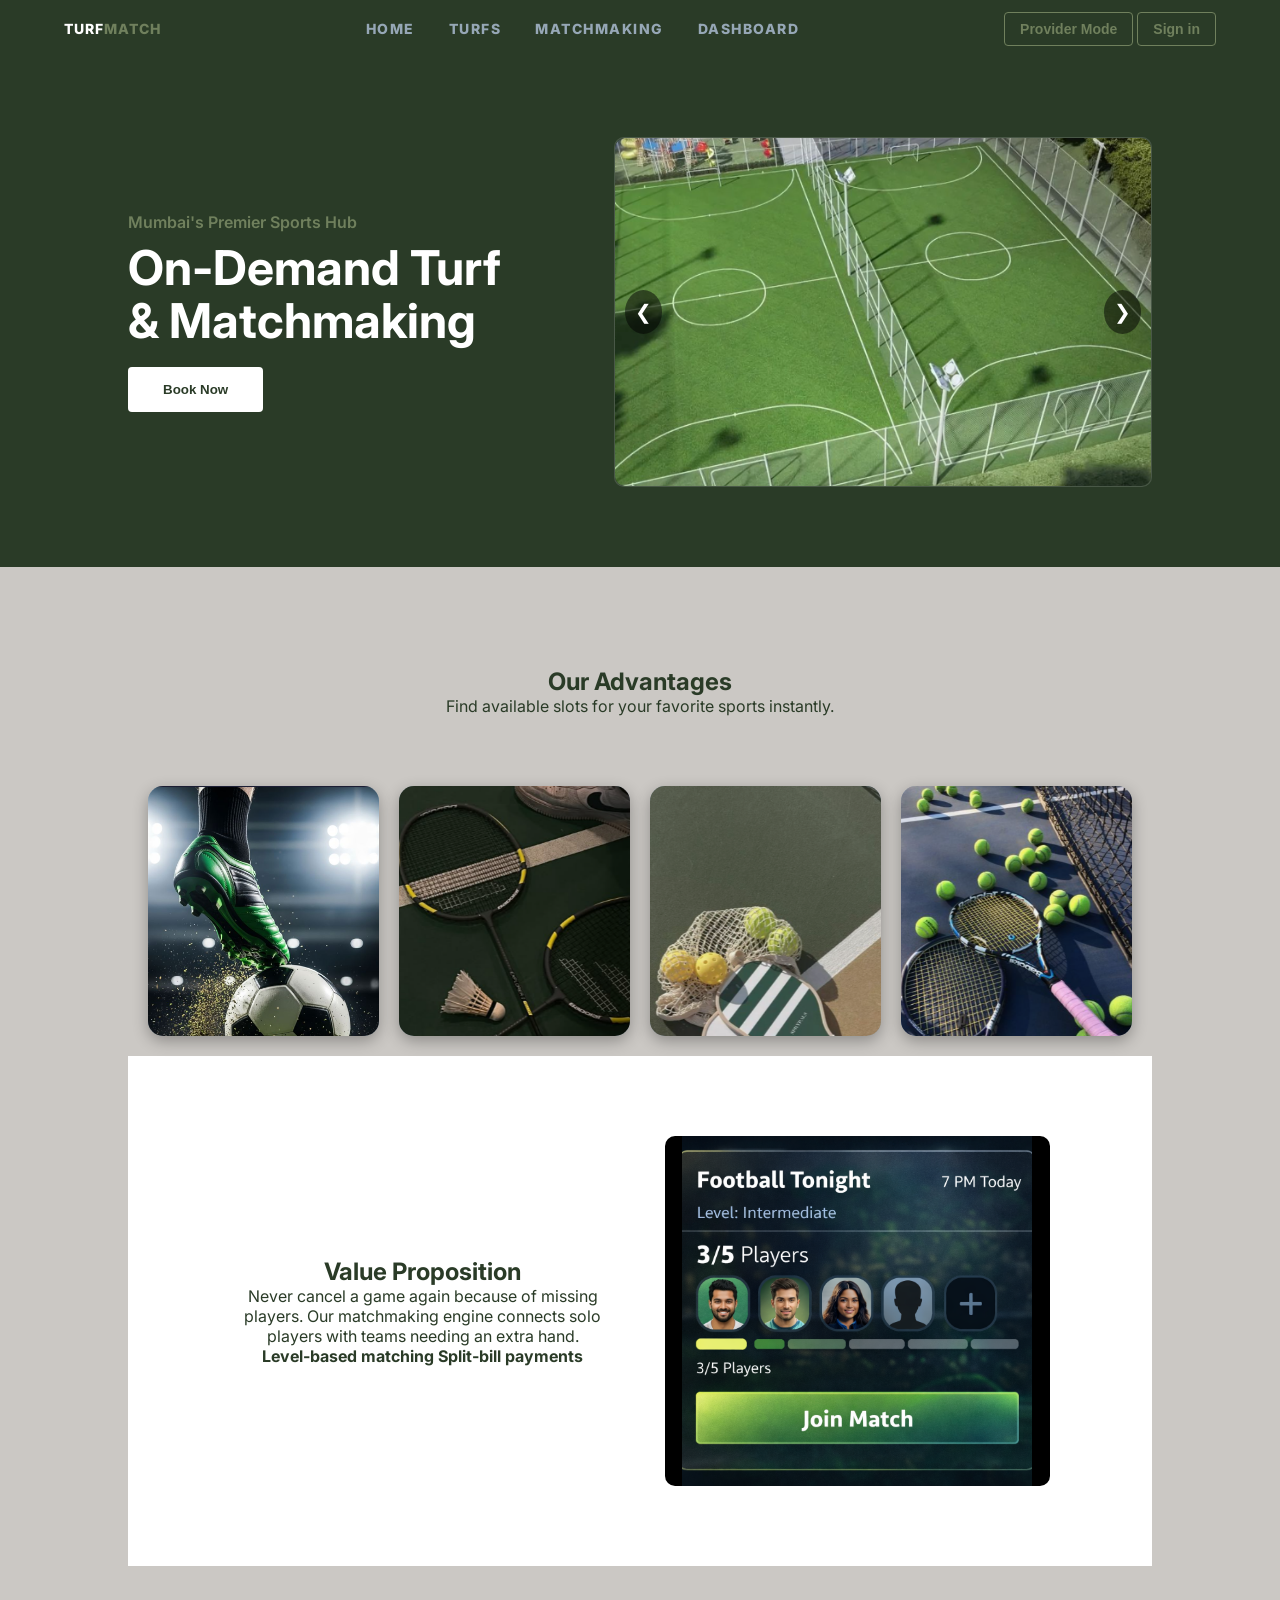
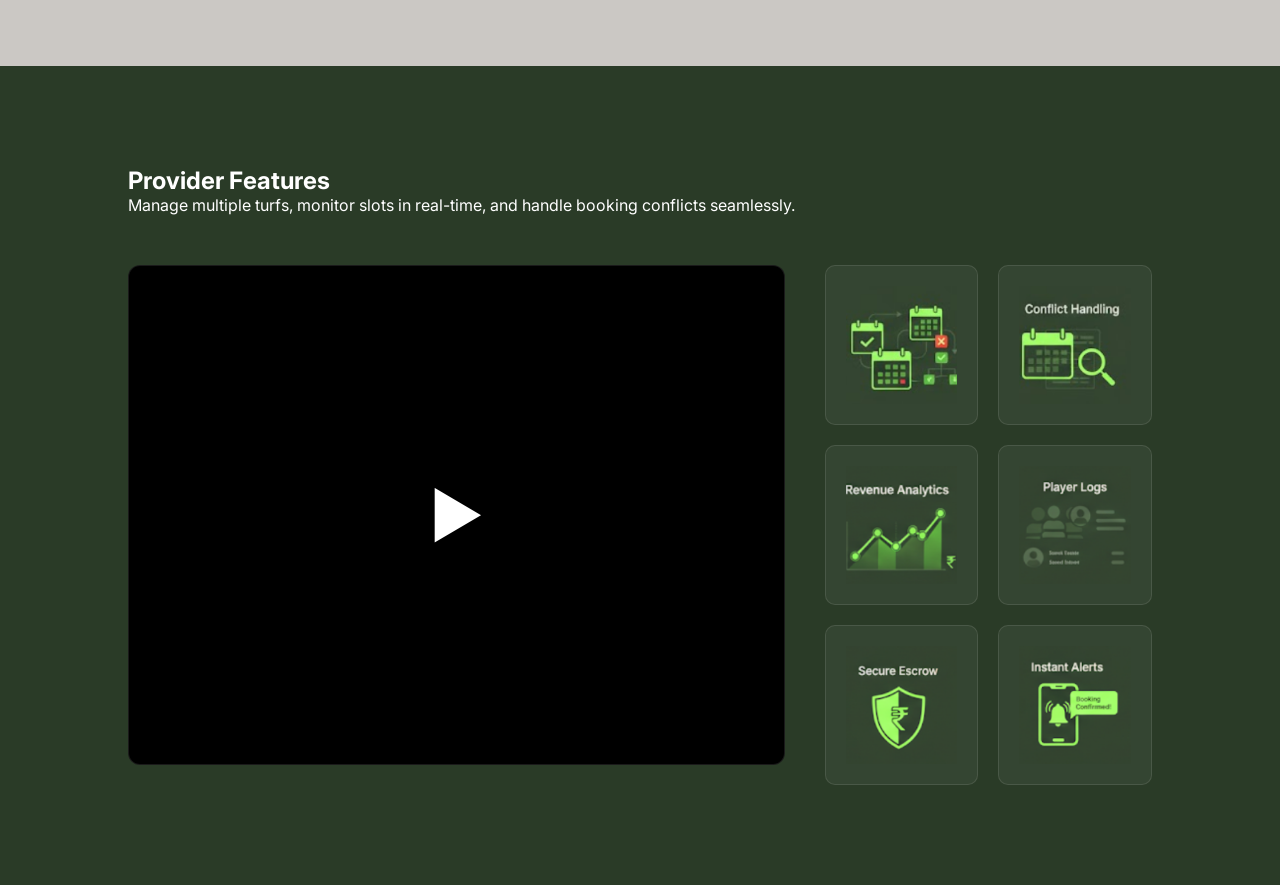
==== commit 72a7d047: "added-slider" ====
--- a/index.html
+++ b/index.html
@@ -14,16 +14,21 @@
     <header>
         <nav class="navbar">
             <div class="logo">TURF<span>MATCH</span></div>
+            <div class="menu-toggle" id="mobile-menu">
+                <span class="bar"></span>
+                <span class="bar"></span>
+                <span class="bar"></span>
+            </div>
             <div class="nav-links">
                 <a href="#home" class="nav-item">Home</a>
                 <a href="#turfs" class="nav-item">Turfs</a>
                 <a href="#matchmaking" class="nav-item">Matchmaking</a>
                 <a href="#dashboard" class="nav-item">Dashboard</a>
             </div>
-            <div>
-                <button class="role-btn" id="scroll">Provider Mode</button>
-                <button class="role-btn signin-btn">Sign in</button>
-            </div>
+             <div class="nav-buttons">
+        <button class="role-btn" id="scroll">Provider Mode</button>
+        <button class="role-btn signin-btn">Sign in</button>
+    </div>
         </nav>
     </header>
 
@@ -36,8 +41,23 @@
                     <button class="cta-btn">Book Now</button>
                 </div>
                 <div class="hero-image-slot">
-                    <div class="image-box"><img src="assests/turf.png" alt=""></div>
+                    <div class="slider">
+                        <div class="slides">
+                            <img src="assests/turf.png" class="slide active">
+                            <img src="https://www.gwsportsapp.in/blog/wp-content/uploads/2017/05/MC43NjkzMjQwMCAxNDg5OTkyNjEw.jpeg"
+                                class="slide">
+                            <img src="https://content.jdmagicbox.com/v2/comp/mumbai/c9/022pxx22.xx22.220309094053.q6c9/catalogue/five-nine-turf-andheri-mumbai-sports-turf-grounds-x660dsuuqi.jpg"
+                                class="slide">
+                            <img src="https://5.imimg.com/data5/ANDROID/Default/2021/9/QW/IX/MV/53469450/product-jpeg-1000x1000.jpg"
+                                alt="" class="slide">
+                        </div>
+
+                        <!-- Arrow Buttons -->
+                        <button class="prev">&#10094;</button>
+                        <button class="next">&#10095;</button>
+                    </div>
                 </div>
+
         </section>
 
         <section class="advantages" id="turfs">
@@ -83,7 +103,7 @@
                 </div>
 
             </section>
-            
+
         </section>
 
         <section class="features" id="dashboard">
--- a/style.css
+++ b/style.css
@@ -7,11 +7,16 @@
     --warm-grey: #CBC8C4;
     --white: #ffffff;
 }
+
 html {
     scroll-behavior: smooth;
 }
 
-* { margin: 0; padding: 0; box-sizing: border-box; }
+* {
+    margin: 0;
+    padding: 0;
+    box-sizing: border-box;
+}
 
 body {
     font-family: 'Inter', sans-serif;
@@ -40,10 +45,21 @@
     max-width: 1200px;
 }
 
-.logo { color: white; font-weight: 800; font-size: 14px; letter-spacing: 1px; }
-.logo span { color: var(--moss-green); }
-
-.nav-links { display: flex; gap: 10px; }
+.logo {
+    color: white;
+    font-weight: 800;
+    font-size: 14px;
+    letter-spacing: 1px;
+}
+
+.logo span {
+    color: var(--moss-green);
+}
+
+.nav-links {
+    display: flex;
+    gap: 10px;
+}
 
 .nav-item {
     position: relative;
@@ -60,16 +76,23 @@
 .nav-item::after {
     content: "";
     position: absolute;
-    top: 0; left: 50%;
+    top: 0;
+    left: 50%;
     transform: translateX(-50%);
-    width: 0; height: 3px;
+    width: 0;
+    height: 3px;
     background: white;
     box-shadow: 0 0 10px white;
     transition: 0.3s;
 }
 
-.nav-item:hover { color: white; }
-.nav-item:hover::after { width: 100%; }
+.nav-item:hover {
+    color: white;
+}
+
+.nav-item:hover::after {
+    width: 100%;
+}
 
 .role-btn {
     background: transparent;
@@ -83,7 +106,10 @@
     transition: 0.3s;
 }
 
-.role-btn:hover { background: var(--moss-green); color: white; }
+.role-btn:hover {
+    background: var(--moss-green);
+    color: white;
+}
 
 /* --- Hero Section --- */
 .hero {
@@ -93,10 +119,27 @@
     min-height: 500px;
 }
 
-.hero-content { display: flex; align-items: center; gap: 40px; }
-.hero-text { flex: 1; }
-.hero-text h1 { font-size: 3rem; margin-bottom: 20px; line-height: 1.1; }
-.tagline { color: var(--moss-green); font-weight: 600; margin-bottom: 10px; }
+.hero-content {
+    display: flex;
+    align-items: center;
+    gap: 40px;
+}
+
+.hero-text {
+    flex: 1;
+}
+
+.hero-text h1 {
+    font-size: 3rem;
+    margin-bottom: 20px;
+    line-height: 1.1;
+}
+
+.tagline {
+    color: var(--moss-green);
+    font-weight: 600;
+    margin-bottom: 10px;
+}
 
 .cta-btn {
     background: white;
@@ -107,9 +150,11 @@
     border-radius: 4px;
     cursor: pointer;
 }
+
 .hero-image-slot {
     width: 100%;
-    height: 400px; /* adjust as needed */
+    height: 400px;
+    /* adjust as needed */
     display: flex;
     justify-content: center;
     align-items: center;
@@ -119,27 +164,35 @@
     width: 100%;
     height: 100%;
     overflow: hidden;
-    border-radius: 15px; /* optional */
+    border-radius: 15px;
+    /* optional */
 }
 
 .image-box img {
     width: 100%;
     height: 100%;
-    object-fit: cover;   /* 🔥 important */
+    object-fit: cover;
+    /* 🔥 important */
 }
 
 
 .hero-image-slot {
     flex: 1.2;
-    background: rgba(255,255,255,0.05);
+    background: rgba(255, 255, 255, 0.05);
     height: 350px;
     border-radius: 10px;
-    border: 1px solid rgba(255,255,255,0.1);
-    display: flex; align-items: center; justify-content: center;
+    border: 1px solid rgba(255, 255, 255, 0.1);
+    display: flex;
+    align-items: center;
+    justify-content: center;
 }
 
 /* --- Advantages Grid --- */
-.advantages { padding: 100px 10%; text-align: center; }
+.advantages {
+    padding: 100px 10%;
+    text-align: center;
+}
+
 .grid-container {
     display: grid;
     grid-template-columns: repeat(auto-fit, minmax(200px, 1fr));
@@ -151,26 +204,81 @@
     background: var(--light-blue);
     height: 300px;
     border-radius: 8px;
-    display: flex; align-items: center; justify-content: center;
-    font-weight: 800; color: var(--dark-green);
+    display: flex;
+    align-items: center;
+    justify-content: center;
+    font-weight: 800;
+    color: var(--dark-green);
     transition: 0.3s;
 }
-.card:hover { transform: translateY(-10px); background: var(--moss-green); color: white; }
+
+.card:hover {
+    transform: translateY(-10px);
+    background: var(--moss-green);
+    color: white;
+}
 
 /* --- Value Prop --- */
 .value-prop {
-    display: flex; gap: 50px; padding: 100px 10%;
-    background: #fff; align-items: center;
-}
-.value-text { flex: 1; }
-.value-image { flex: 1; background: var(--light-blue); height: 400px; border-radius: 10px; display: flex; align-items: center; justify-content: center; }
+    display: flex;
+    gap: 50px;
+    padding: 100px 10%;
+    background: #fff;
+    align-items: center;
+}
+
+.value-text {
+    flex: 1;
+}
+
+.value-image {
+    flex: 1;
+    background: var(--light-blue);
+    height: 400px;
+    border-radius: 10px;
+    display: flex;
+    align-items: center;
+    justify-content: center;
+}
 
 /* --- Features Dashboard --- */
-.features { background: var(--dark-green); color: white; padding: 100px 10%; }
-.features-layout { display: flex; gap: 30px; margin-top: 50px; }
-.video-placeholder { flex: 1.5; background: rgba(255,255,255,0.05); height: 400px; border-radius: 10px; display: flex; align-items: center; justify-content: center; }
-.feature-grid { flex: 1; display: grid; grid-template-columns: 1fr 1fr; gap: 15px; }
-.f-box { background: rgba(255,255,255,0.05); padding: 20px; border-radius: 4px; font-size: 11px; text-align: center; border: 1px solid rgba(255,255,255,0.1); }
+.features {
+    background: var(--dark-green);
+    color: white;
+    padding: 100px 10%;
+}
+
+.features-layout {
+    display: flex;
+    gap: 30px;
+    margin-top: 50px;
+}
+
+.video-placeholder {
+    flex: 1.5;
+    background: rgba(255, 255, 255, 0.05);
+    height: 400px;
+    border-radius: 10px;
+    display: flex;
+    align-items: center;
+    justify-content: center;
+}
+
+.feature-grid {
+    flex: 1;
+    display: grid;
+    grid-template-columns: 1fr 1fr;
+    gap: 15px;
+}
+
+.f-box {
+    background: rgba(255, 255, 255, 0.05);
+    padding: 20px;
+    border-radius: 4px;
+    font-size: 11px;
+    text-align: center;
+    border: 1px solid rgba(255, 255, 255, 0.1);
+}
 
 .grid-container {
     display: grid;
@@ -178,19 +286,25 @@
     gap: 20px;
     padding: 20px;
 }
+
 .card {
-    height: 250px;            /* Important */
+    height: 250px;
+    /* Important */
     border-radius: 15px;
-    overflow: hidden;         /* Prevent image overflow */
-    box-shadow: 0 5px 15px rgba(0,0,0,0.3);
-}
+    overflow: hidden;
+    /* Prevent image overflow */
+    box-shadow: 0 5px 15px rgba(0, 0, 0, 0.3);
+}
+
 .card img {
     width: 100%;
     height: 100%;
-    object-fit: cover;   /* 🔥 Key Property */
+    object-fit: cover;
+    /* 🔥 Key Property */
     display: block;
-     background-color: #000;
-}
+    background-color: #000;
+}
+
 .card {
     transition: 0.3s ease;
 }
@@ -198,40 +312,49 @@
 .card:hover {
     transform: scale(1.05);
 }
+
 .value-prop {
     display: flex;
     align-items: center;
     justify-content: space-between;
     gap: 50px;
     padding: 80px 10%;
-     /* dark background for contrast */
-    
+    /* dark background for contrast */
+
 }
 
 .grid-container a {
-    text-decoration: none; /* Removes underlines */
-    display: block;        /* Ensures the link fills the whole card area */
+    text-decoration: none;
+    /* Removes underlines */
+    display: block;
+    /* Ensures the link fills the whole card area */
 }
 
 .card img {
-    width: 100%;           /* Ensures the images fit perfectly inside the cards */
+    width: 100%;
+    /* Ensures the images fit perfectly inside the cards */
     height: auto;
     display: block;
-    border-radius: 8px;    /* Optional: matches your card corners */
-}
+    border-radius: 8px;
+    /* Optional: matches your card corners */
+}
+
 .value-image {
     width: 100%;
-    height: 350px;   /* Set fixed height for the box */
+    height: 350px;
+    /* Set fixed height for the box */
     overflow: hidden;
 }
 
 .match-img {
     width: 100%;
     height: 100%;
-    object-fit: cover;   /* Makes image fill without distortion */
+    object-fit: cover;
+    /* Makes image fill without distortion */
     display: block;
     object-fit: contain;
-background-color: #000; /* optional if you want clean background */
+    background-color: #000;
+    /* optional if you want clean background */
 
 }
 
@@ -258,7 +381,7 @@
     padding: 30px;
     width: 340px;
     border-radius: 14px;
-    box-shadow: 0 20px 40px rgba(0,0,0,0.25);
+    box-shadow: 0 20px 40px rgba(0, 0, 0, 0.25);
     text-align: center;
     opacity: 0;
     visibility: hidden;
@@ -306,18 +429,21 @@
     visibility: visible;
     transform: translate(-50%, -50%) scale(1);
 }
+
 /* --- RESPONSIVE MEDIA QUERIES --- */
 
 /* 1. For Tablets (Laptops & iPads) */
 @media (max-width: 992px) {
     .hero-content {
-        flex-direction: column; /* Stacks text on top of image */
+        flex-direction: column;
+        /* Stacks text on top of image */
         text-align: center;
     }
 
     .hero-image-slot {
         width: 100%;
-        height: 300px; /* Reduces height so photo isn't too long */
+        height: 300px;
+        /* Reduces height so photo isn't too long */
     }
 
     .value-prop {
@@ -332,25 +458,28 @@
 
 /* 2. For Mobile Phones */
 @media (max-width: 600px) {
-    .navbar {
+    /*.navbar {
         flex-direction: column;
         padding: 15px 0;
         gap: 10px;
-    }
+    }*/
 
     .hero-text h1 {
-        font-size: 2rem; /* Shrinks text so it doesn't overflow */
+        font-size: 2rem;
+        /* Shrinks text so it doesn't overflow */
     }
 
     .grid-container {
-        grid-template-columns: 1fr; /* Single column: photo takes full width */
+        grid-template-columns: 1fr;
+        /* Single column: photo takes full width */
         gap: 15px;
     }
 
     /* Essential to keep photos from cropping weirdly on small screens */
-    .card img, .hero-image-slot img {
-        height: 250px; 
-        object-fit: cover; 
+    .card img,
+    .hero-image-slot img {
+        height: 250px;
+        object-fit: cover;
     }
 
     .feature-grid {
@@ -375,14 +504,16 @@
 
 /* ===== BIG Video Section ===== */
 .video-placeholder {
-    flex: 2;              /* 🔥 makes it bigger */
-    height: 500px;        /* bigger height */
-    background: rgba(255,255,255,0.05);
+    flex: 2;
+    /* 🔥 makes it bigger */
+    height: 500px;
+    /* bigger height */
+    background: rgba(255, 255, 255, 0.05);
     border-radius: 12px;
     display: flex;
     align-items: center;
     justify-content: center;
-    border: 1px solid rgba(255,255,255,0.1);
+    border: 1px solid rgba(255, 255, 255, 0.1);
 }
 
 .play-icon {
@@ -392,7 +523,8 @@
 
 /* ===== Feature Grid ===== */
 .feature-grid {
-    flex: 1;              /* smaller than video */
+    flex: 1;
+    /* smaller than video */
     display: grid;
     grid-template-columns: repeat(2, 1fr);
     gap: 20px;
@@ -400,43 +532,51 @@
 
 /* ===== Feature Boxes Same Size ===== */
 .f-box {
-    background: rgba(255,255,255,0.05);
-    height: 160px;           /* same height */
+    background: rgba(255, 255, 255, 0.05);
+    height: 160px;
+    /* same height */
     border-radius: 10px;
     display: flex;
     align-items: center;
     justify-content: center;
     overflow: hidden;
-    border: 1px solid rgba(255,255,255,0.1);
+    border: 1px solid rgba(255, 255, 255, 0.1);
     transition: 0.3s ease;
 }
 
 .f-box:hover {
     transform: translateY(-5px);
-    background: rgba(255,255,255,0.1);
+    background: rgba(255, 255, 255, 0.1);
 }
 
 /* ===== Images Fit Properly ===== */
 .f-box img {
     width: 100%;
     height: 100%;
-    object-fit: cover;   /* 🔥 important */
+    object-fit: cover;
+    /* 🔥 important */
     display: block;
 }
+
 .video-placeholder {
     flex: 2;
     position: relative;
     width: 100%;
-    aspect-ratio: 16 / 9;   /* 🔥 keeps video responsive */
+    aspect-ratio: 16 / 9;
+    /* 🔥 keeps video responsive */
     border-radius: 12px;
-    overflow: hidden;       /* 🔥 stops overflow */
-    background: rgba(255,255,255,0.05);
-}
+    overflow: hidden;
+    /* 🔥 stops overflow */
+    background: rgba(255, 255, 255, 0.05);
+}
+
 .video-placeholder video {
     width: 100%;
     height: 100%;
-    object-fit: cover;  /* or use contain */
-}
+    object-fit: cover;
+    /* or use contain */
+}
+
 .video-placeholder {
     position: relative;
     width: 100%;
@@ -462,12 +602,220 @@
     font-size: 60px;
     color: white;
     cursor: pointer;
-    background: rgba(0,0,0,0.5);
+    background: rgba(0, 0, 0, 0.5);
     padding: 20px;
     border-radius: 50%;
     transition: 0.3s ease;
 }
 
 .play-btn:hover {
-    background: rgba(0,0,0,0.8);
-}
+    background: rgba(0, 0, 0, 0.8);
+}
+
+/* --- Animation Keyframes --- */
+@keyframes fadeInUp {
+    from {
+        opacity: 0;
+        transform: translateY(30px);
+    }
+
+    to {
+        opacity: 1;
+        transform: translateY(0);
+    }
+}
+
+@keyframes slideInLeft {
+    from {
+        opacity: 0;
+        transform: translateX(-50px);
+    }
+
+    to {
+        opacity: 1;
+        transform: translateX(0);
+    }
+}
+
+@keyframes pulseNeon {
+    0% {
+        box-shadow: 0 0 5px var(--moss-green);
+    }
+
+    50% {
+        box-shadow: 0 0 20px var(--moss-green);
+    }
+
+    100% {
+        box-shadow: 0 0 5px var(--moss-green);
+    }
+}
+
+.hero-text {
+    animation: slideInLeft 1s ease-out;
+}
+
+.hero-image-slot {
+    animation: fadeInUp 1.2s ease-out;
+}
+
+/* Apply staggered fade-in to your cards */
+.grid-container .card {
+    opacity: 0;
+    animation: fadeInUp 0.8s ease-out forwards;
+}
+
+/* Staggering the cards slightly */
+.grid-container a:nth-child(1) .card {
+    animation-delay: 0.2s;
+}
+
+.grid-container a:nth-child(2) .card {
+    animation-delay: 0.4s;
+}
+
+.grid-container a:nth-child(3) .card {
+    animation-delay: 0.6s;
+}
+
+.grid-container a:nth-child(4) .card {
+    animation-delay: 0.8s;
+}
+
+/* CTA Button Upgrade */
+.cta-btn {
+    transition: all 0.4s cubic-bezier(0.175, 0.885, 0.32, 1.275);
+    position: relative;
+    overflow: hidden;
+}
+
+.cta-btn:hover {
+    transform: scale(1.1);
+    background-color: var(--moss-green);
+    color: white;
+    box-shadow: 0 10px 20px rgba(112, 128, 93, 0.4);
+}
+
+/* Nav Item Upgrade */
+.nav-item:hover {
+    letter-spacing: 3px;
+    /* Smooth text expansion */
+    color: white;
+}
+
+/* Feature Box Hover - Glassmorphism */
+.f-box {
+    transition: 0.4s ease;
+    cursor: pointer;
+}
+
+.f-box:hover {
+    background: rgba(255, 255, 255, 0.15);
+    backdrop-filter: blur(5px);
+    border: 1px solid var(--moss-green);
+    transform: translateY(-8px) scale(1.02);
+}
+
+/* Card Image Zoom Effect */
+.card {
+    overflow: hidden;
+}
+
+.card img {
+    transition: transform 0.6s cubic-bezier(0.25, 1, 0.5, 1);
+}
+
+.card:hover img {
+    transform: scale(1.15) rotate(1deg);
+    /* Subtle zoom and tilt */
+}
+
+/* --- Responsive Navbar Styles --- */
+
+
+/* Hide toggle on desktop */
+.menu-toggle {
+    display: none;
+}
+
+.hero-image-slot {
+    position: relative;
+    width: 500px;
+    height: 350px;
+    overflow: hidden;
+}
+
+.slider {
+    position: relative;
+    width: 100%;
+    height: 100%;
+}
+
+.slides {
+    width: 100%;
+    height: 100%;
+}
+
+.slide {
+    width: 100%;
+    height: 100%;
+    object-fit: cover;
+    display: none;
+    border-radius: 10px;
+}
+
+.slide.active {
+    display: block;
+}
+
+/* Arrow Buttons */
+.prev,
+.next {
+    position: absolute;
+    top: 50%;
+    transform: translateY(-50%);
+    background-color: rgba(0, 0, 0, 0.5);
+    color: white;
+    border: none;
+    padding: 10px;
+    cursor: pointer;
+    font-size: 20px;
+    border-radius: 50%;
+}
+
+.prev {
+    left: 10px;
+}
+
+.next {
+    right: 10px;
+}
+.menu-toggle {
+    display: none;
+}
+
+@media (max-width: 900px) {
+
+    .menu-toggle {
+        display: block;
+        cursor: pointer;
+    }
+
+    .nav-links,
+    .nav-buttons {
+        position: fixed;
+        left: -100%;
+        top: 70px;
+        width: 100%;
+        background-color: var(--dark-green);
+        flex-direction: column;
+        text-align: center;
+        transition: 0.3s ease;
+        padding: 20px 0;
+    }
+
+    .nav-links.active,
+    .nav-buttons.active {
+        left: 0;
+    }
+}
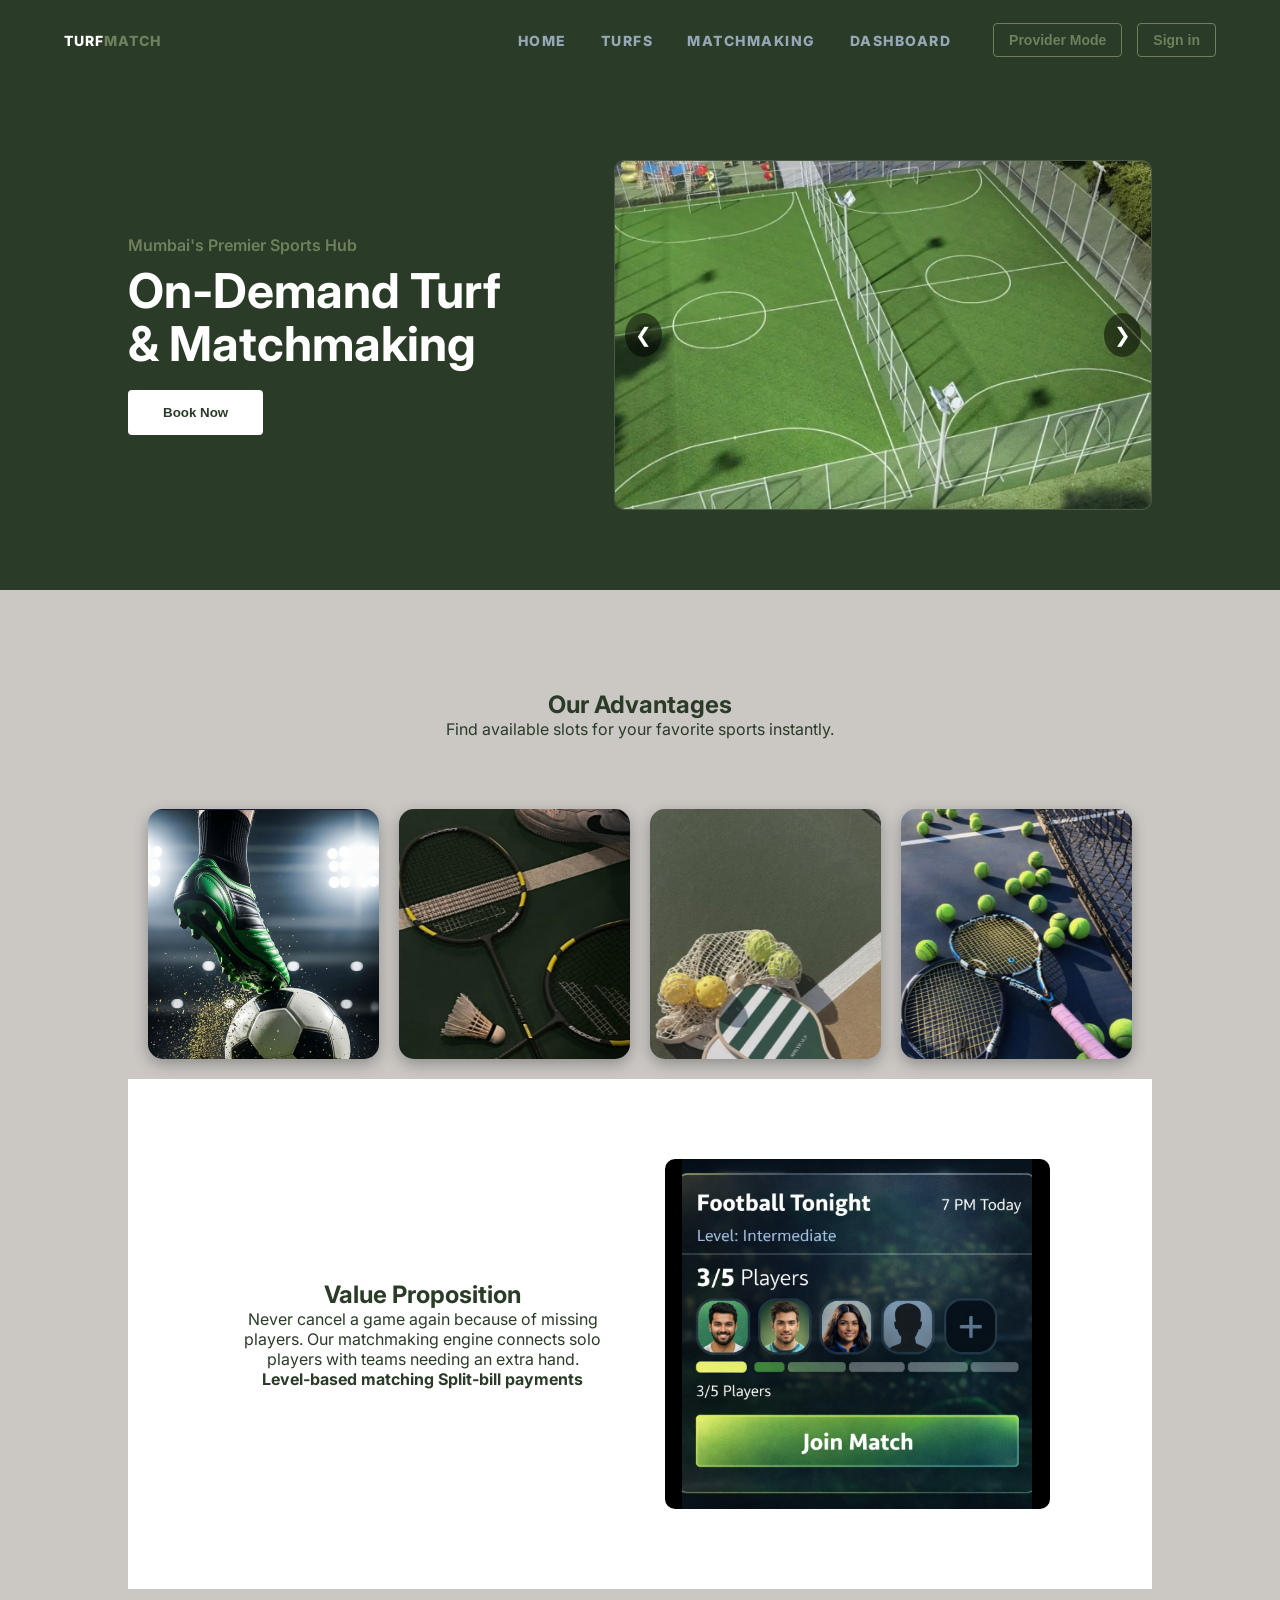
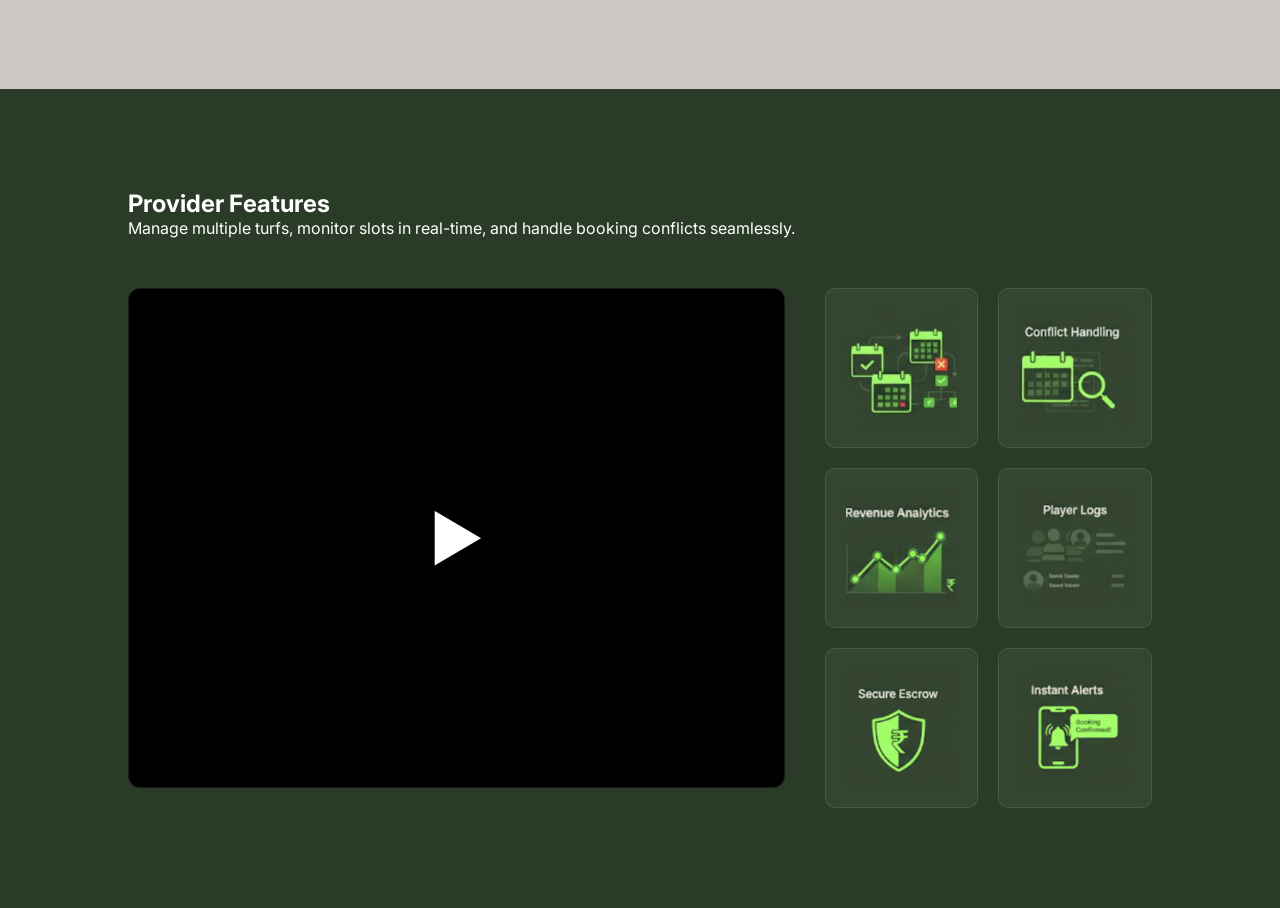
==== commit 6069de61: "added-menu" ====
--- a/index.html
+++ b/index.html
@@ -13,22 +13,25 @@
 
     <header>
         <nav class="navbar">
-            <div class="logo">TURF<span>MATCH</span></div>
             <div class="menu-toggle" id="mobile-menu">
                 <span class="bar"></span>
                 <span class="bar"></span>
                 <span class="bar"></span>
             </div>
-            <div class="nav-links">
-                <a href="#home" class="nav-item">Home</a>
-                <a href="#turfs" class="nav-item">Turfs</a>
-                <a href="#matchmaking" class="nav-item">Matchmaking</a>
-                <a href="#dashboard" class="nav-item">Dashboard</a>
+            <div class="logo">TURF<span>MATCH</span></div>
+            
+            <div class="nav-menu-wrapper">
+                <div class="nav-links">
+                    <a href="#home" class="nav-item">Home</a>
+                    <a href="#turfs" class="nav-item">Turfs</a>
+                    <a href="#matchmaking" class="nav-item">Matchmaking</a>
+                    <a href="#dashboard" class="nav-item">Dashboard</a>
+                </div>
+                <div class="nav-buttons">
+                    <button class="role-btn" id="scroll">Provider Mode</button>
+                    <button class="role-btn signin-btn">Sign in</button>
+                </div>
             </div>
-             <div class="nav-buttons">
-        <button class="role-btn" id="scroll">Provider Mode</button>
-        <button class="role-btn signin-btn">Sign in</button>
-    </div>
         </nav>
     </header>
 
--- a/style.css
+++ b/style.css
@@ -43,7 +43,25 @@
     align-items: center;
     width: 100%;
     max-width: 1200px;
-}
+     height: 80px;
+}
+.nav-menu-wrapper {
+    display: flex;
+    align-items: center;
+    margin-left: auto;   /* pushes everything to right */
+    gap: 30px;
+}
+
+.nav-links {
+    display: flex;
+    gap: 25px;
+}
+
+.nav-buttons {
+    display: flex;
+    gap: 15px;
+}
+
 
 .logo {
     color: white;
@@ -734,9 +752,7 @@
 
 
 /* Hide toggle on desktop */
-.menu-toggle {
-    display: none;
-}
+
 
 .hero-image-slot {
     position: relative;
@@ -792,30 +808,64 @@
 }
 .menu-toggle {
     display: none;
-}
+
+    flex-direction: column;
+    justify-content: center;   /* 🔥 ADD THIS */
+    align-items: center;       /* 🔥 ADD THIS */
+    cursor: pointer;
+      height: 32px;
+}
+.bar {
+    display: block;
+    width: 25px;
+    height: 3px;
+    margin: 4px 0;   /* 🔥 change this from 5px auto */
+    background-color: white;
+    transition: all 0.3s ease-in-out;
+}
+
 
 @media (max-width: 900px) {
 
     .menu-toggle {
-        display: block;
-        cursor: pointer;
-    }
-
-    .nav-links,
+        display: flex;
+        z-index: 1001;
+    }
+
+    /* Make the wrapper the sidebar */
+    .nav-menu-wrapper {
+        position: fixed;
+        top: 0;
+        left: -100%;
+        width: 280px;
+        height: 100vh;
+        background-color: var(--dark-green);
+        display: flex;
+        flex-direction: column;
+        padding: 80px 20px;
+        transition: 0.4s ease;
+        z-index: 1000;
+    }
+
+    /* Slide in */
+    .nav-menu-wrapper.active {
+        left: 0;
+    }
+
+    .nav-links {
+        flex-direction: column;
+        gap: 20px;
+    }
+
     .nav-buttons {
-        position: fixed;
-        left: -100%;
-        top: 70px;
+        margin-top: 30px;
+        display: flex;
+        flex-direction: column;
+        gap: 15px;
+    }
+
+    .role-btn {
         width: 100%;
-        background-color: var(--dark-green);
-        flex-direction: column;
-        text-align: center;
-        transition: 0.3s ease;
-        padding: 20px 0;
-    }
-
-    .nav-links.active,
-    .nav-buttons.active {
-        left: 0;
-    }
-}
+    }
+}
+
